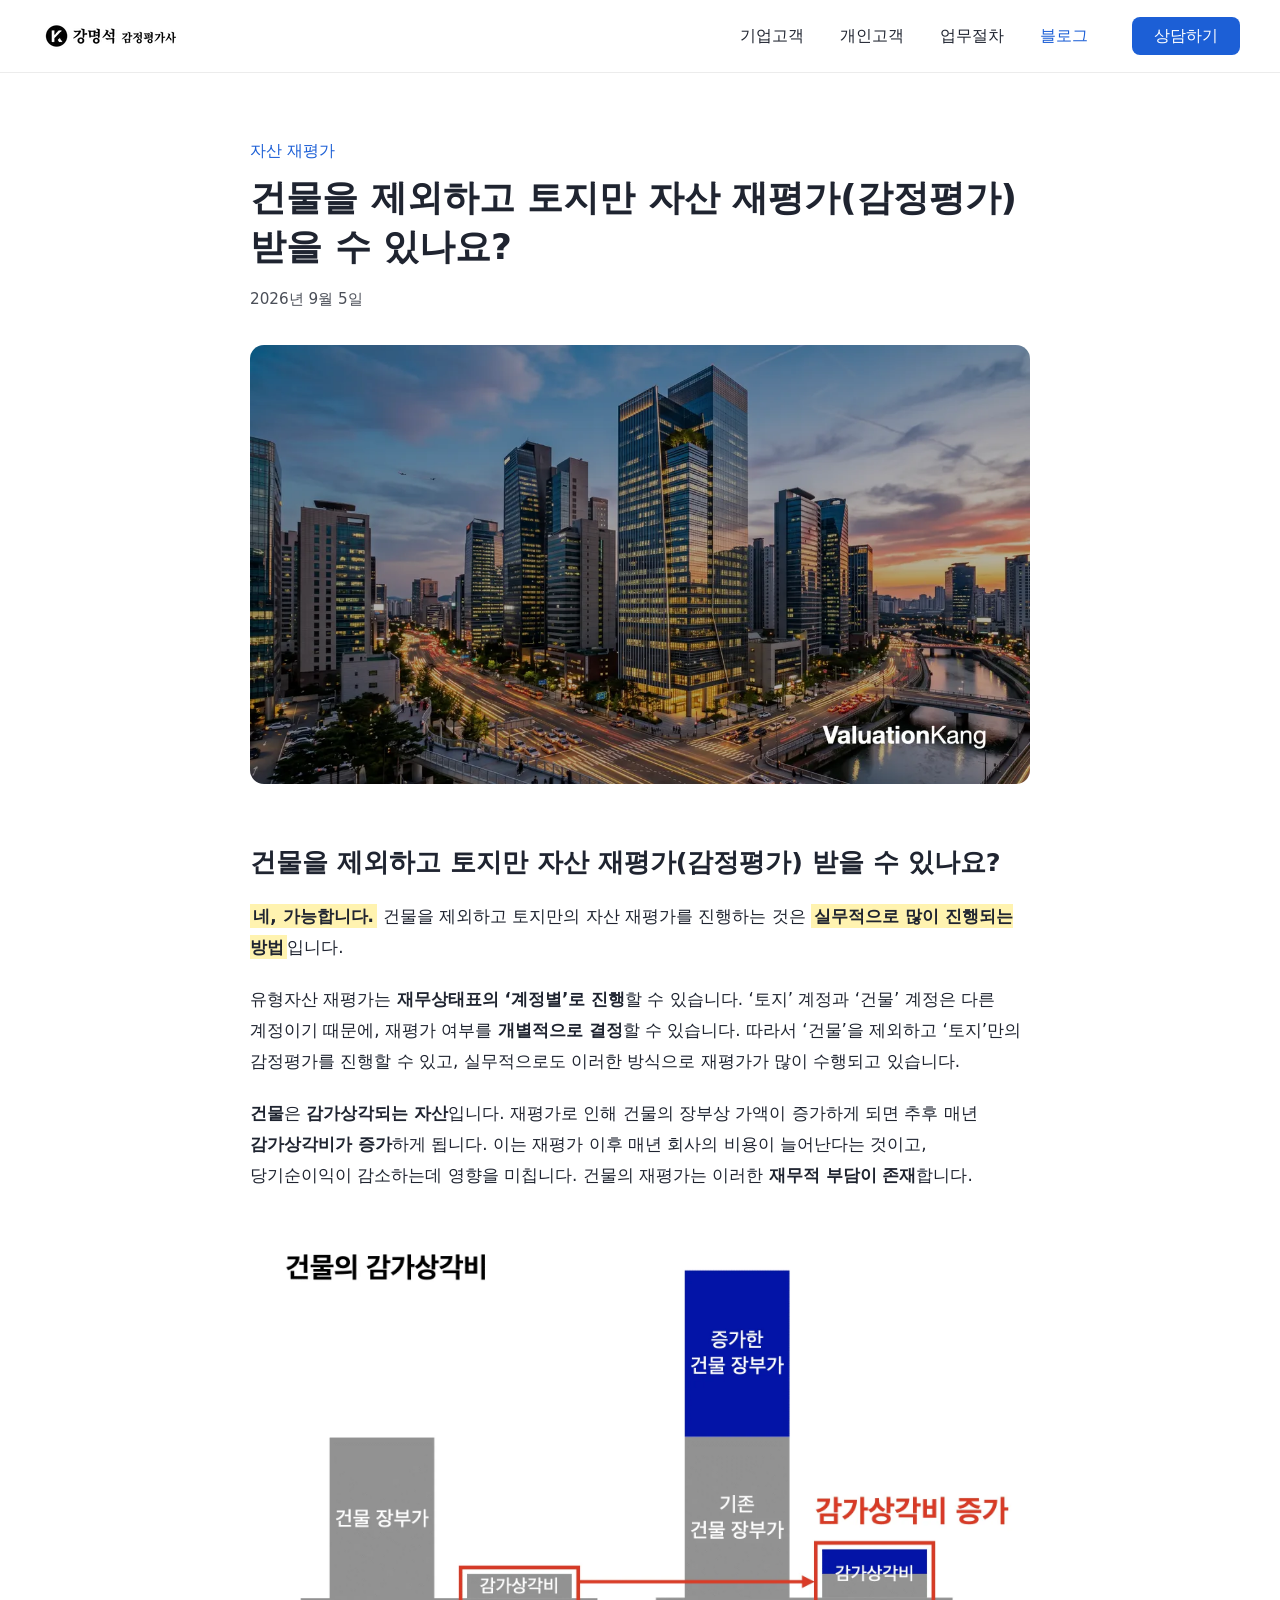
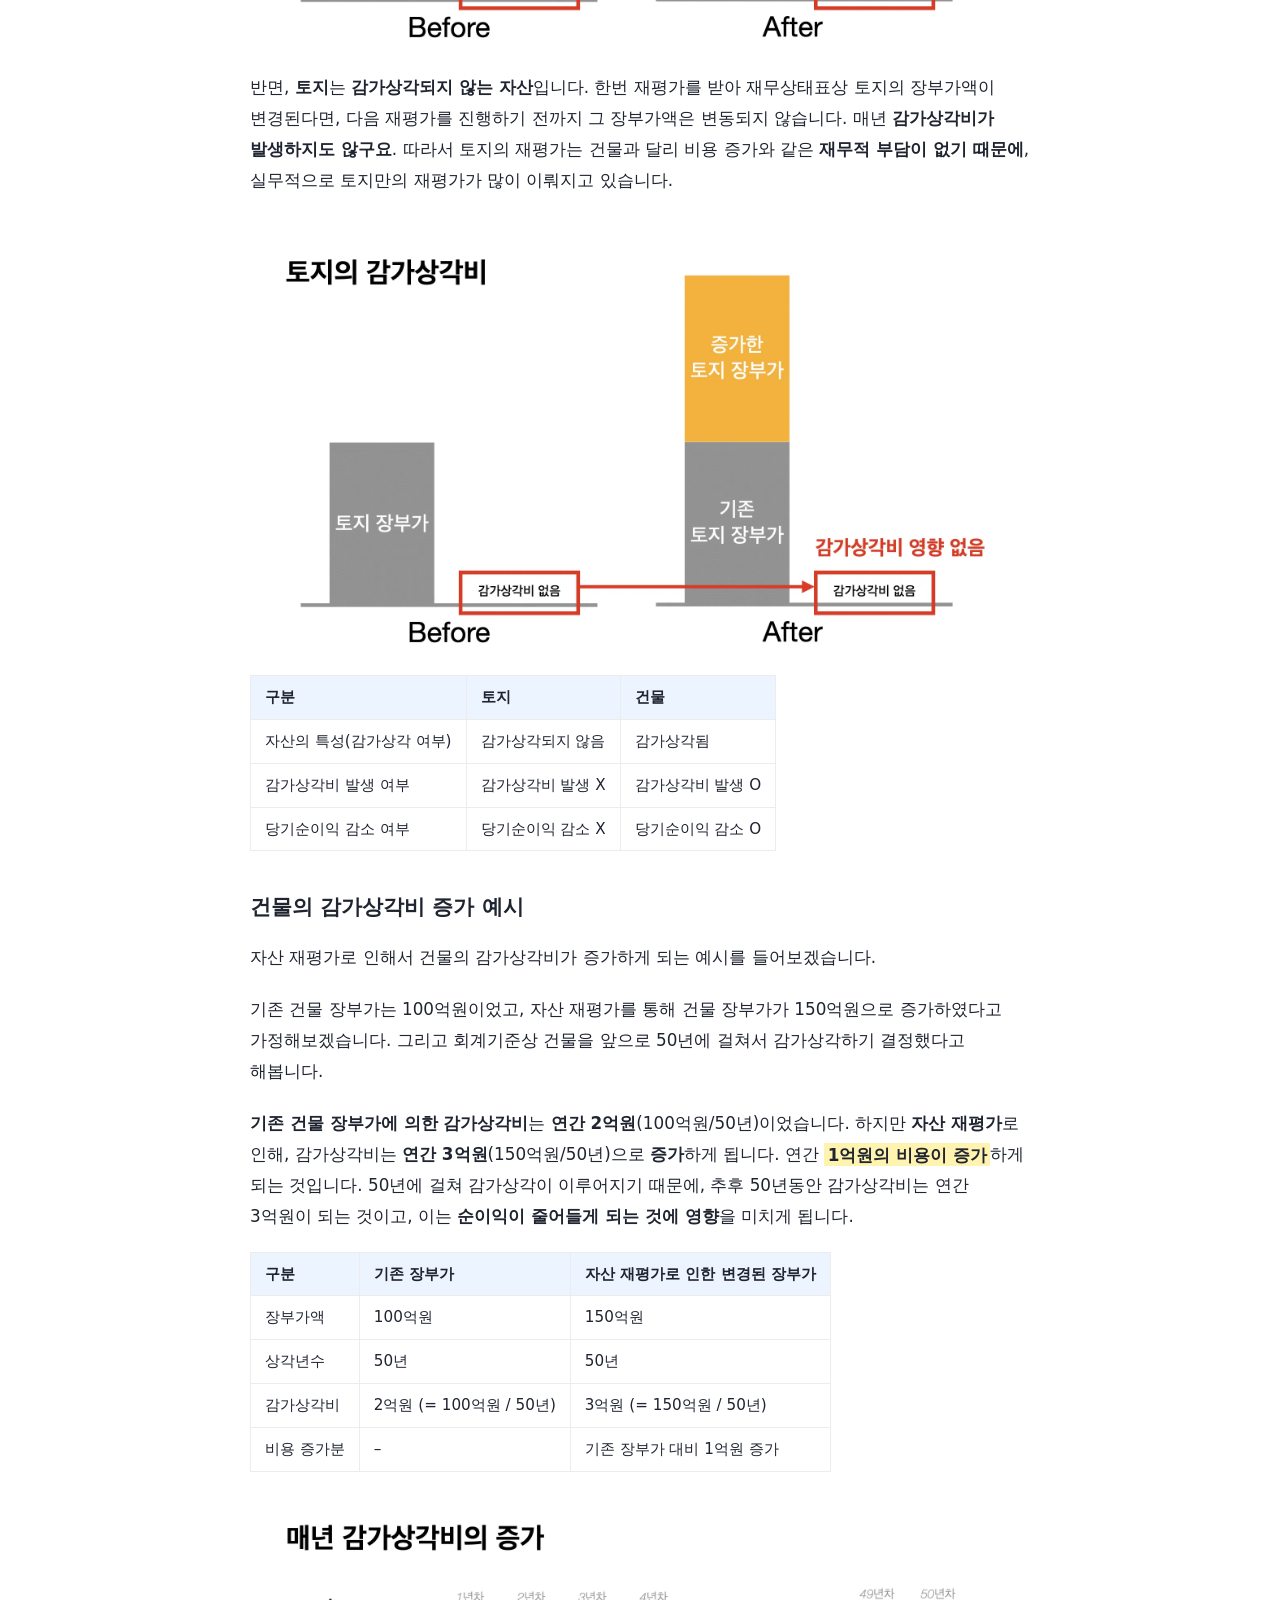
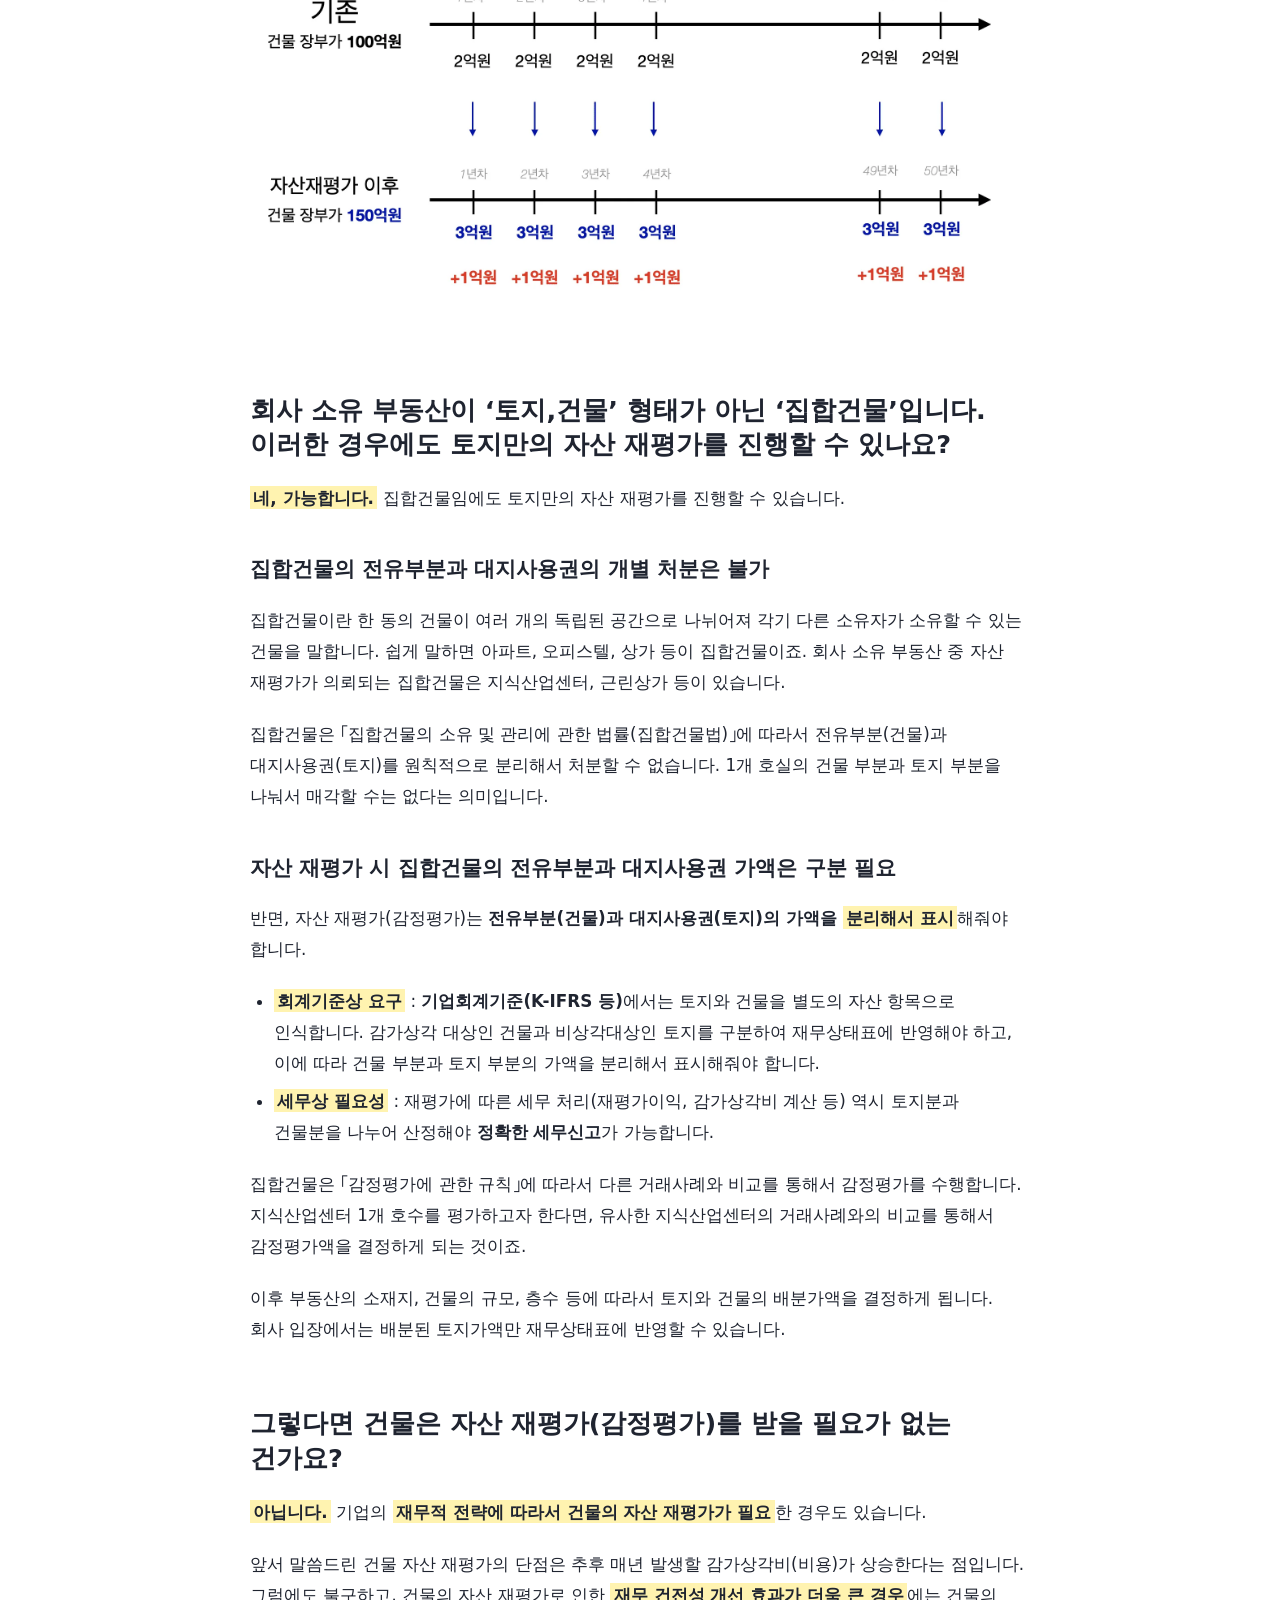
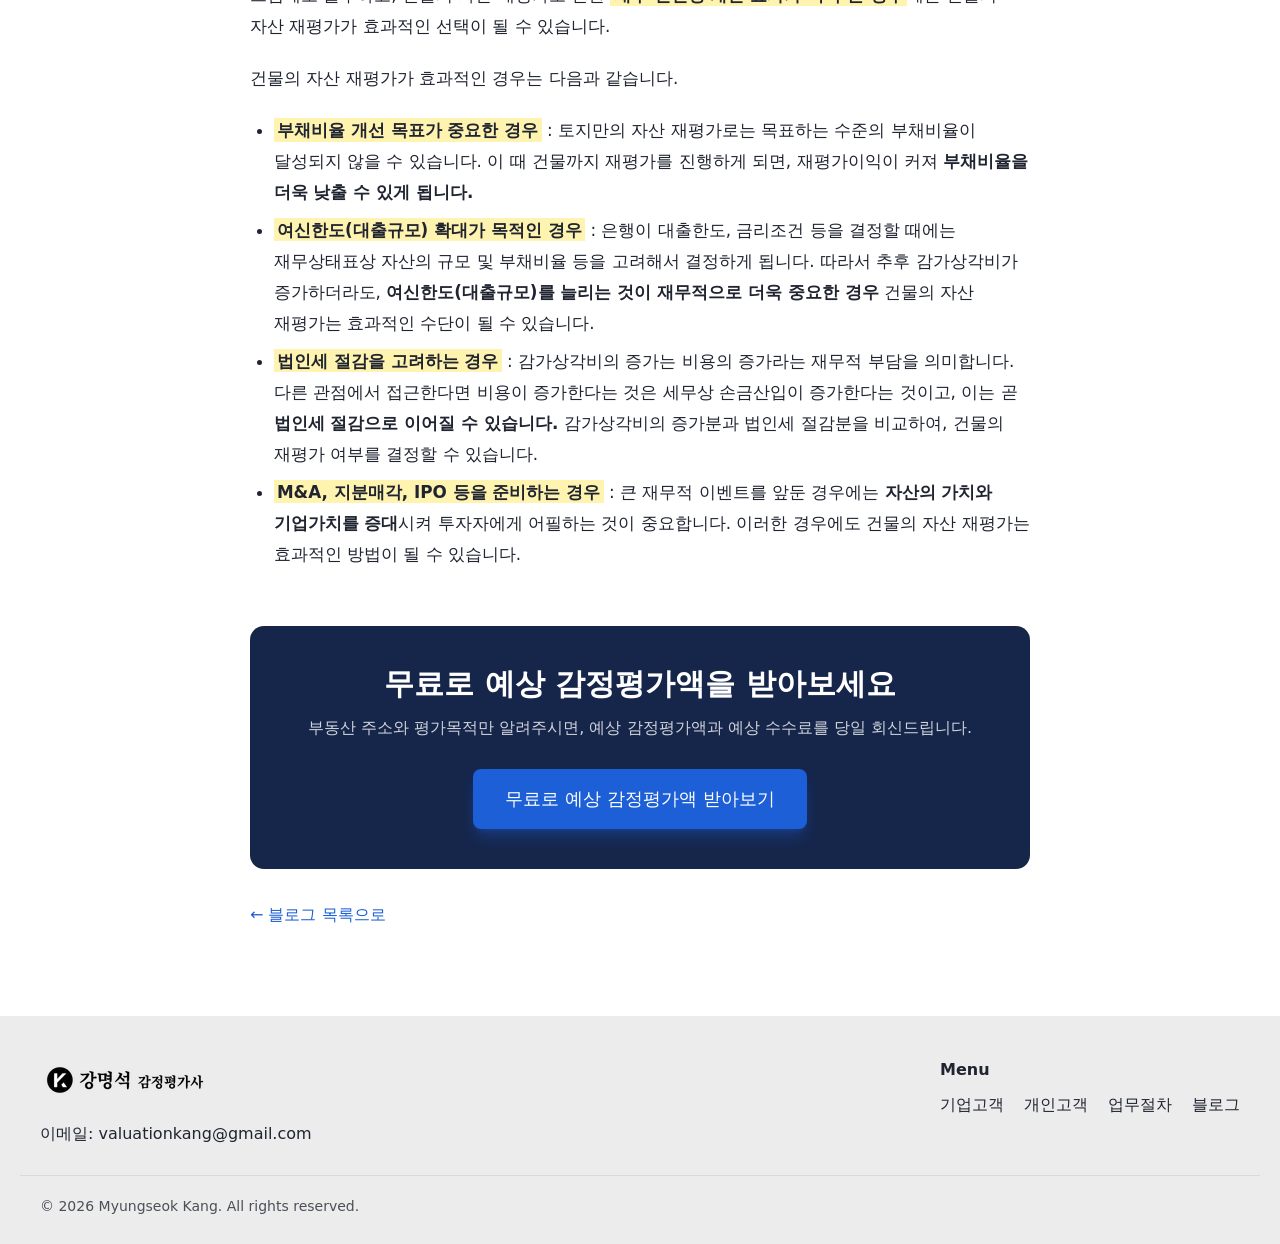
==== blog/asset-revaluation/land-only-valuation/index.html @ 737e871d "deploy: sanyon1/valuationkang@0b0ccccab2f29a16287d61aa084d281fbb4f6143" ====
<!DOCTYPE html><html lang="ko" data-astro-cid-hkbrpulz><head><meta charset="utf-8"><meta name="viewport" content="width=device-width, initial-scale=1"><title>건물을 제외하고 토지만 자산 재평가(감정평가) 받을 수 있나요? | 강명석 감정평가사</title><meta name="description" content="가능합니다. 실무적으로 많이 진행되는 방법입니다. 건물은 감가상각되는 자산인 반면, 토지는 비상각 대상 자산입니다. 따라서 건물을 제외하고 토지만 감정평가하게 되면 추후 감가상각비가 증가하는 부작용을 막을 수 있습니다."><link rel="canonical" href="https://valuationkang.com/blog/asset-revaluation/land-only-valuation/"><link rel="icon" type="image/png" href="/favicon.png"><link rel="sitemap" href="/sitemap-index.xml"><link rel="alternate" type="application/rss+xml" title="강명석 감정평가사 블로그" href="/rss.xml"><meta property="og:locale" content="ko_KR"><meta property="og:type" content="article"><meta property="og:site_name" content="강명석 감정평가사"><meta property="og:title" content="건물을 제외하고 토지만 자산 재평가(감정평가) 받을 수 있나요?"><meta property="og:description" content="가능합니다. 실무적으로 많이 진행되는 방법입니다. 건물은 감가상각되는 자산인 반면, 토지는 비상각 대상 자산입니다. 따라서 건물을 제외하고 토지만 감정평가하게 되면 추후 감가상각비가 증가하는 부작용을 막을 수 있습니다."><meta property="og:url" content="https://valuationkang.com/blog/asset-revaluation/land-only-valuation/"><meta property="og:image" content="https://valuationkang.com/_astro/thumbnail.DgVDA5BW_Zlu3PD.jpg"><meta name="twitter:card" content="summary_large_image"><script type="application/ld+json">{"@context":"https://schema.org","@type":"BlogPosting","headline":"건물을 제외하고 토지만 자산 재평가(감정평가) 받을 수 있나요?","description":"가능합니다. 실무적으로 많이 진행되는 방법입니다. 건물은 감가상각되는 자산인 반면, 토지는 비상각 대상 자산입니다. 따라서 건물을 제외하고 토지만 감정평가하게 되면 추후 감가상각비가 증가하는 부작용을 막을 수 있습니다.","datePublished":"2026-09-04T16:38:43.000Z","dateModified":"2026-09-21T05:14:38.000Z","author":{"@type":"Person","name":"강명석 감정평가사"},"image":"https://valuationkang.com/_astro/thumbnail.DgVDA5BW_Zlu3PD.jpg","mainEntityOfPage":"https://valuationkang.com/blog/asset-revaluation/land-only-valuation/"}</script><link rel="stylesheet" href="/_astro/Base.Bh7VbUNn.css"><style>.prose{font-size:1.05rem;line-height:1.85}.prose>*+*{margin-top:1.25em}.prose h2{margin-top:2.4em;font-size:1.6rem}.prose h3{margin-top:2em;font-size:1.3rem}.prose h4{margin-top:1.6em;font-size:1.1rem}.prose a{color:var(--color-primary);text-underline-offset:3px;text-decoration:underline}.prose strong{font-weight:700}.prose mark{background:var(--color-highlight);color:inherit;padding:.1em .2em}.prose ul,.prose ol{padding-left:1.4em}.prose ul{list-style:outside}.prose ol{list-style:decimal}.prose li+li,.prose li>ul,.prose li>ol{margin-top:.4em}.prose img{border-radius:10px;margin-inline:auto}.prose blockquote{border-left:4px solid var(--color-primary);color:var(--color-text-soft);margin-inline:0;padding:4px 20px}.prose hr{border:0;border-top:1px solid var(--color-border);margin-block:2.5em}.prose table{border-collapse:collapse;width:100%;font-size:.95rem;line-height:1.5;display:block;overflow-x:auto}.prose th,.prose td{border:1px solid var(--color-border);text-align:left;padding:10px 14px}.prose th{background:var(--color-tint);font-weight:600}.prose thead:not(:has(th:not(:empty))){display:none}.prose code{background:var(--color-tint);border-radius:4px;padding:.15em .4em;font-size:.9em}.prose pre{border-radius:10px;padding:16px 20px;font-size:.9rem;line-height:1.6;overflow-x:auto}.prose pre code{background:0 0;padding:0}.prose iframe{aspect-ratio:16/9;border:0;border-radius:10px;width:100%}.prose details{border:1px solid var(--color-border);border-radius:10px;padding:12px 18px}.prose summary{cursor:pointer;font-weight:600}.prose .callout{background:var(--color-tint);border-radius:10px;gap:12px;padding:18px 20px;display:flex}.prose .callout:before{content:attr(data-icon);flex:none}.prose .callout>div>*+*{margin-top:.6em}.prose .columns{grid-auto-columns:1fr;grid-auto-flow:column;gap:24px;display:grid}.prose .column>*+*{margin-top:1em}@media (width<=767px){.prose .columns{grid-auto-flow:row}}.prose .color-gray{color:#787774}.prose .color-brown{color:#9f6b53}.prose .color-orange{color:#d9730d}.prose .color-yellow{color:#cb912f}.prose .color-green{color:#448361}.prose .color-blue{color:#337ea9}.prose .color-purple{color:#9065b0}.prose .color-pink{color:#c14c8a}.prose .color-red{color:#d44c47}.post[data-astro-cid-bbyd2zmv]{max-width:820px;padding:64px var(--gutter) 88px;margin-inline:auto}.post__header[data-astro-cid-bbyd2zmv]{margin-bottom:32px}.post__category[data-astro-cid-bbyd2zmv]{color:var(--color-primary);font-weight:500}.post[data-astro-cid-bbyd2zmv] h1[data-astro-cid-bbyd2zmv]{margin:10px 0 14px;font-size:clamp(1.6rem,4vw,2.25rem)}.post[data-astro-cid-bbyd2zmv] time[data-astro-cid-bbyd2zmv]{color:var(--color-text-soft);font-size:.95rem}.post[data-astro-cid-bbyd2zmv] .post__thumbnail{border-radius:var(--radius);width:100%;margin-bottom:40px}.prose[data-astro-cid-bbyd2zmv]{margin-bottom:56px}.post__back[data-astro-cid-bbyd2zmv]{color:var(--color-primary);margin-top:32px;font-weight:500;display:inline-block}
</style></head><body data-astro-cid-hkbrpulz><a href="#content" class="skip-link" data-astro-cid-hkbrpulz>콘텐츠로 건너뛰기</a><style>astro-island,astro-slot,astro-static-slot{display:contents}</style><script>(()=>{var l=(n,t)=>{let i=async()=>{await(await n())()},e=typeof t.value=="object"?t.value:void 0,s={timeout:e==null?void 0:e.timeout};"requestIdleCallback"in window?window.requestIdleCallback(i,s):setTimeout(i,s.timeout||200)};(self.Astro||(self.Astro={})).idle=l;window.dispatchEvent(new Event("astro:idle"));})();</script><script>(()=>{var g=Object.defineProperty;var w=(a,s,c)=>s in a?g(a,s,{enumerable:!0,configurable:!0,writable:!0,value:c}):a[s]=c;var l=(a,s,c)=>w(a,typeof s!="symbol"?s+"":s,c);var E=new Set(["__proto__","constructor","prototype"]);{let a={0:t=>y(t),1:t=>c(t),2:t=>new RegExp(t),3:t=>new Date(t),4:t=>new Map(c(t)),5:t=>new Set(c(t)),6:t=>BigInt(t),7:t=>new URL(t),8:t=>new Uint8Array(t),9:t=>new Uint16Array(t),10:t=>new Uint32Array(t),11:t=>Number.POSITIVE_INFINITY*t},s=t=>{let[p,e]=t;return p in a?a[p](e):void 0},c=t=>t.map(s),y=t=>typeof t!="object"||t===null?t:Object.fromEntries(Object.entries(t).map(([p,e])=>[p,s(e)]));class f extends HTMLElement{constructor(){super(...arguments);l(this,"Component");l(this,"hydrator");l(this,"hydrate",async()=>{var b;if(!this.hydrator||!this.isConnected)return;let e=(b=this.parentElement)==null?void 0:b.closest("astro-island[ssr]");if(e){e.addEventListener("astro:hydrate",this.hydrate,{once:!0});return}let r=this.querySelectorAll("astro-slot"),n={},d=this.querySelectorAll("template[data-astro-template]");for(let o of d){let i=o.closest(this.tagName);i!=null&&i.isSameNode(this)&&(n[o.getAttribute("data-astro-template")||"default"]=o.innerHTML,o.remove())}for(let o of r){let i=o.closest(this.tagName);i!=null&&i.isSameNode(this)&&(n[o.getAttribute("name")||"default"]=o.innerHTML)}let u;try{u=this.hasAttribute("props")?y(JSON.parse(this.getAttribute("props"))):{}}catch(o){let i=this.getAttribute("component-url")||"<unknown>",v=this.getAttribute("component-export");throw v&&(i+=` (export ${v})`),console.error(`[hydrate] Error parsing props for component ${i}`,this.getAttribute("props"),o),o}let h;await this.hydrator(this)(this.Component,u,n,{client:this.getAttribute("client")}),this.removeAttribute("ssr"),this.dispatchEvent(new CustomEvent("astro:hydrate"))});l(this,"unmount",()=>{this.isConnected||this.dispatchEvent(new CustomEvent("astro:unmount"))})}disconnectedCallback(){document.removeEventListener("astro:after-swap",this.unmount),document.addEventListener("astro:after-swap",this.unmount,{once:!0})}connectedCallback(){if(!this.hasAttribute("await-children")||document.readyState==="interactive"||document.readyState==="complete")this.childrenConnectedCallback();else{let e=()=>{document.removeEventListener("DOMContentLoaded",e),r.disconnect(),this.childrenConnectedCallback()},r=new MutationObserver(()=>{var n;((n=this.lastChild)==null?void 0:n.nodeType)===Node.COMMENT_NODE&&this.lastChild.nodeValue==="astro:end"&&(this.lastChild.remove(),e())});r.observe(this,{childList:!0}),document.addEventListener("DOMContentLoaded",e)}}async childrenConnectedCallback(){let e=this.getAttribute("before-hydration-url");e&&await import(e),this.start()}getRetryImportUrl(e){let r=new URL(e,document.baseURI);return r.searchParams.set("astro-retry",Date.now().toString()),r.toString()}async importWithRetry(e){try{return await import(e)}catch(r){return await new Promise(n=>setTimeout(n,1e3)),import(this.getRetryImportUrl(e))}}handleHydrationError(e){let r=this.getAttribute("component-url"),n=new CustomEvent("astro:hydration-error",{cancelable:!0,bubbles:!0,composed:!0,detail:{error:e,componentUrl:r}});this.dispatchEvent(n)&&console.error(`[astro-island] Error hydrating ${r}`,e)}async start(){let e=JSON.parse(this.getAttribute("opts")),r=this.getAttribute("client");if(Astro[r]===void 0){window.addEventListener(`astro:${r}`,()=>this.start(),{once:!0});return}try{await Astro[r](async()=>{let n=this.getAttribute("renderer-url");try{let[d,{default:u}]=await Promise.all([this.importWithRetry(this.getAttribute("component-url")),n?this.importWithRetry(n):Promise.resolve({default:()=>()=>{}})]),h=this.getAttribute("component-export")||"default";if(h.includes(".")){this.Component=d;for(let m of h.split(".")){if(E.has(m)||!this.Component||typeof this.Component!="object"&&typeof this.Component!="function"||!Object.hasOwn(this.Component,m))throw new Error(`Invalid component export path: ${h}`);this.Component=this.Component[m]}}else{if(E.has(h))throw new Error(`Invalid component export path: ${h}`);this.Component=d[h]}return this.hydrator=u,this.hydrate}catch(d){return this.handleHydrationError(d),()=>{}}},e,this)}catch(n){this.handleHydrationError(n)}}attributeChangedCallback(){this.hydrate()}}l(f,"observedAttributes",["props"]),customElements.get("astro-island")||customElements.define("astro-island",f)}})();</script><astro-island uid="Z1C4Roz" prefix="r4" component-url="/_astro/Header.CwP7OWio.js" component-export="default" renderer-url="/_astro/client.ClmjSpID.js" props="{&quot;path&quot;:[0,&quot;/blog/asset-revaluation/land-only-valuation/&quot;],&quot;logo&quot;:[0,{&quot;src&quot;:[0,&quot;/_astro/logo.-_JnN4Sy_Z3Awj4.webp&quot;],&quot;width&quot;:[0,140],&quot;height&quot;:[0,40]}],&quot;data-astro-cid-hkbrpulz&quot;:[0,true]}" ssr client="idle" opts="{&quot;name&quot;:&quot;Header&quot;,&quot;value&quot;:true}" await-children><header class="sticky top-0 z-50 border-b border-border bg-header-bg"><div class="container flex min-h-(--header-height) items-center justify-between"><a href="/" aria-label="강명석 감정평가사 홈"><img src="/_astro/logo.-_JnN4Sy_Z3Awj4.webp" alt="강명석 감정평가사" width="140" height="40" loading="eager" decoding="async" class="h-10 w-auto"/></a><button type="button" class="flex size-11 cursor-pointer flex-col justify-between rounded-lg bg-tint px-2.5 py-3 md:hidden" aria-expanded="false" aria-controls="site-nav" aria-label="메뉴 열기"><span class="block h-0.5 rounded-xs bg-navy"></span><span class="block h-0.5 rounded-xs bg-navy"></span><span class="block h-0.5 rounded-xs bg-navy"></span></button><nav id="site-nav" aria-label="주 메뉴" class="absolute inset-x-0 top-full flex-col items-stretch gap-3 border-b border-border bg-white px-(--gutter) pt-3 pb-5 md:static md:flex md:flex-row md:items-center md:gap-7 md:border-b-0 md:bg-transparent md:p-0 hidden"><ul class="flex flex-col gap-1 md:flex-row"><li><a href="/enterprises/" class="block rounded-lg px-2 py-3 font-medium hover:text-primary md:px-4 md:py-2">기업고객</a></li><li><a href="/individuals/" class="block rounded-lg px-2 py-3 font-medium hover:text-primary md:px-4 md:py-2">개인고객</a></li><li><a href="/process/" class="block rounded-lg px-2 py-3 font-medium hover:text-primary md:px-4 md:py-2">업무절차</a></li><li><a href="/blog/" aria-current="page" class="block rounded-lg px-2 py-3 font-medium hover:text-primary md:px-4 md:py-2 text-primary">블로그</a></li></ul><a href="/contact/" data-slot="button" data-variant="default" data-size="sm" class="inline-flex items-center justify-center rounded-lg leading-tight font-medium transition-colors disabled:pointer-events-none disabled:opacity-50 bg-primary text-primary-foreground hover:bg-primary-dark px-5.5 py-2.25">상담하기</a></nav></div></header><!--astro:end--></astro-island><main id="content" data-astro-cid-hkbrpulz><article class="post" data-astro-cid-bbyd2zmv><header class="post__header" data-astro-cid-bbyd2zmv><a href="/blog/asset-revaluation/" class="post__category" data-astro-cid-bbyd2zmv>자산 재평가</a><h1 data-astro-cid-bbyd2zmv>건물을 제외하고 토지만 자산 재평가(감정평가) 받을 수 있나요?</h1><time datetime="2026-09-04T16:38:43.000Z" data-astro-cid-bbyd2zmv>2026년 9월 5일</time></header><img src="/_astro/thumbnail.DgVDA5BW_Zs7hny.webp" alt loading="eager" data-astro-cid-bbyd2zmv="true" decoding="async" width="1200" height="675" class="post__thumbnail"><div class="prose" data-astro-cid-bbyd2zmv><h2 id="건물을-제외하고-토지만-자산-재평가감정평가-받을-수-있나요">건물을 제외하고 토지만 자산 재평가(감정평가) 받을 수 있나요?</h2>
<p><mark><strong>네, 가능합니다.</strong></mark> 건물을 제외하고 토지만의 자산 재평가를 진행하는 것은 <strong><mark>실무적으로 많이 진행되는 방법</mark></strong>입니다.</p>
<p>유형자산 재평가는 <strong>재무상태표의 ‘계정별’로 진행</strong>할 수 있습니다. ‘토지’ 계정과 ‘건물’ 계정은 다른 계정이기 때문에, 재평가 여부를 <strong>개별적으로 결정</strong>할 수 있습니다. 따라서 ‘건물’을 제외하고 ‘토지’만의 감정평가를 진행할 수 있고, 실무적으로도 이러한 방식으로 재평가가 많이 수행되고 있습니다.</p>
<p><strong>건물</strong>은 <strong>감가상각되는 자산</strong>입니다. 재평가로 인해 건물의 장부상 가액이 증가하게 되면 추후 매년 <strong>감가상각비가 증가</strong>하게 됩니다. 이는 재평가 이후 매년 회사의 비용이 늘어난다는 것이고, 당기순이익이 감소하는데 영향을 미칩니다. 건물의 재평가는 이러한 <strong>재무적 부담이 존재</strong>합니다.</p>
<p><img alt="건물 장부가 증가 시 감가상각비 증가 도식화" loading="lazy" decoding="async" width="1920" height="1080" src="/_astro/image-01.BZUMs1lr_Z1eI3HL.webp"></p>
<p>반면, <strong>토지</strong>는 <strong>감가상각되지 않는 자산</strong>입니다. 한번 재평가를 받아 재무상태표상 토지의 장부가액이 변경된다면, 다음 재평가를 진행하기 전까지 그 장부가액은 변동되지 않습니다. 매년 <strong>감가상각비가 발생하지도 않구요</strong>. 따라서 토지의 재평가는 건물과 달리 비용 증가와 같은 <strong>재무적 부담이 없기 때문에</strong>, 실무적으로 토지만의 재평가가 많이 이뤄지고 있습니다.</p>
<p><img alt="토지 장부가 증가 시 감가상각비 영향 없음 도식화" loading="lazy" decoding="async" width="1920" height="1080" src="/_astro/image-02.DQmW1Yiu_Z1qxhsB.webp"></p>

























<table><thead><tr><th>구분</th><th>토지</th><th>건물</th></tr></thead><tbody><tr><td>자산의 특성(감가상각 여부)</td><td>감가상각되지 않음</td><td>감가상각됨</td></tr><tr><td>감가상각비 발생 여부</td><td>감가상각비 발생 X</td><td>감가상각비 발생 O</td></tr><tr><td>당기순이익 감소 여부</td><td>당기순이익 감소 X</td><td>당기순이익 감소 O</td></tr></tbody></table>
<h3 id="건물의-감가상각비-증가-예시">건물의 감가상각비 증가 예시</h3>
<p>자산 재평가로 인해서 건물의 감가상각비가 증가하게 되는 예시를 들어보겠습니다.</p>
<p>기존 건물 장부가는 100억원이었고, 자산 재평가를 통해 건물 장부가가 150억원으로 증가하였다고 가정해보겠습니다. 그리고 회계기준상 건물을 앞으로 50년에 걸쳐서 감가상각하기 결정했다고 해봅니다.</p>
<p><strong>기존 건물 장부가에 의한 감가상각비</strong>는 <strong>연간 2억원</strong>(100억원/50년)이었습니다. 하지만 <strong>자산 재평가</strong>로 인해, 감가상각비는 <strong>연간 3억원</strong>(150억원/50년)으로 <strong>증가</strong>하게 됩니다. 연간 <strong><mark>1억원의 비용이 증가</mark></strong>하게 되는 것입니다. 50년에 걸쳐 감가상각이 이루어지기 때문에, 추후 50년동안 감가상각비는 연간 3억원이 되는 것이고, 이는 <strong>순이익이 줄어들게 되는 것에 영향</strong>을 미치게 됩니다.</p>






























<table><thead><tr><th>구분</th><th>기존 장부가</th><th>자산 재평가로 인한 변경된 장부가</th></tr></thead><tbody><tr><td>장부가액</td><td>100억원</td><td>150억원</td></tr><tr><td>상각년수</td><td>50년</td><td>50년</td></tr><tr><td>감가상각비</td><td>2억원 (= 100억원 / 50년)</td><td>3억원 (= 150억원 / 50년)</td></tr><tr><td>비용 증가분</td><td>–</td><td>기존 장부가 대비 1억원 증가</td></tr></tbody></table>
<p><img alt="건물 장부가 증가 시 연도별 감가상각비 증가 영향 도식화" loading="lazy" decoding="async" width="1920" height="1080" src="/_astro/image-03.wWSX8lPU_RQsf0.webp"></p>
<h2 id="회사-소유-부동산이-토지건물-형태가-아닌-집합건물입니다-이러한-경우에도-토지만의-자산-재평가를-진행할-수-있나요">회사 소유 부동산이 ‘토지,건물’ 형태가 아닌 ‘집합건물’입니다. 이러한 경우에도 토지만의 자산 재평가를 진행할 수 있나요?</h2>
<p><strong><mark>네, 가능합니다.</mark></strong> 집합건물임에도 토지만의 자산 재평가를 진행할 수 있습니다.</p>
<h3 id="집합건물의-전유부분과-대지사용권의-개별-처분은-불가">집합건물의 전유부분과 대지사용권의 개별 처분은 불가</h3>
<p>집합건물이란 한 동의 건물이 여러 개의 독립된 공간으로 나뉘어져 각기 다른 소유자가 소유할 수 있는 건물을 말합니다. 쉽게 말하면 아파트, 오피스텔, 상가 등이 집합건물이죠. 회사 소유 부동산 중 자산 재평가가 의뢰되는 집합건물은 지식산업센터, 근린상가 등이 있습니다.</p>
<p>집합건물은 ｢집합건물의 소유 및 관리에 관한 법률(집합건물법)｣에 따라서 전유부분(건물)과 대지사용권(토지)를 원칙적으로 분리해서 처분할 수 없습니다. 1개 호실의 건물 부분과 토지 부분을 나눠서 매각할 수는 없다는 의미입니다.</p>
<h3 id="자산-재평가-시-집합건물의-전유부분과-대지사용권-가액은-구분-필요">자산 재평가 시 집합건물의 전유부분과 대지사용권 가액은 구분 필요</h3>
<p>반면, 자산 재평가(감정평가)는 <strong>전유부분(건물)과 대지사용권(토지)의 가액을 <mark>분리해서 표시</mark></strong>해줘야 합니다.</p>
<ul>
<li><strong><mark>회계기준상 요구</mark></strong> : <strong>기업회계기준(K-IFRS 등)</strong>에서는 토지와 건물을 별도의 자산 항목으로 인식합니다. 감가상각 대상인 건물과 비상각대상인 토지를 구분하여 재무상태표에 반영해야 하고, 이에 따라 건물 부분과 토지 부분의 가액을 분리해서 표시해줘야 합니다.</li>
<li><strong><mark>세무상 필요성</mark></strong> : 재평가에 따른 세무 처리(재평가이익, 감가상각비 계산 등) 역시 토지분과 건물분을 나누어 산정해야 <strong>정확한 세무신고</strong>가 가능합니다.</li>
</ul>
<p>집합건물은 ｢감정평가에 관한 규칙｣에 따라서 다른 거래사례와 비교를 통해서 감정평가를 수행합니다. 지식산업센터 1개 호수를 평가하고자 한다면, 유사한 지식산업센터의 거래사례와의 비교를 통해서 감정평가액을 결정하게 되는 것이죠.</p>
<p>이후 부동산의 소재지, 건물의 규모, 층수 등에 따라서 토지와 건물의 배분가액을 결정하게 됩니다. 회사 입장에서는 배분된 토지가액만 재무상태표에 반영할 수 있습니다.</p>
<h2 id="그렇다면-건물은-자산-재평가감정평가를-받을-필요가-없는-건가요">그렇다면 건물은 자산 재평가(감정평가)를 받을 필요가 없는 건가요?</h2>
<p><strong><mark>아닙니다.</mark></strong> 기업의 <strong><mark>재무적 전략에 따라서 건물의 자산 재평가가 필요</mark></strong>한 경우도 있습니다.</p>
<p>앞서 말씀드린 건물 자산 재평가의 단점은 추후 매년 발생할 감가상각비(비용)가 상승한다는 점입니다. 그럼에도 불구하고, 건물의 자산 재평가로 인한 <strong><mark>재무 건전성 개선 효과가 더욱 큰 경우</mark></strong>에는 건물의 자산 재평가가 효과적인 선택이 될 수 있습니다.</p>
<p>건물의 자산 재평가가 효과적인 경우는 다음과 같습니다.</p>
<ul>
<li><strong><mark>부채비율 개선 목표가 중요한 경우</mark></strong> : 토지만의 자산 재평가로는 목표하는 수준의 부채비율이 달성되지 않을 수 있습니다. 이 때 건물까지 재평가를 진행하게 되면, 재평가이익이 커져 <strong>부채비율을 더욱 낮출 수 있게 됩니다.</strong></li>
<li><strong><mark>여신한도(대출규모) 확대가 목적인 경우</mark></strong> : 은행이 대출한도, 금리조건 등을 결정할 때에는 재무상태표상 자산의 규모 및 부채비율 등을 고려해서 결정하게 됩니다. 따라서 추후 감가상각비가 증가하더라도, <strong>여신한도(대출규모)를 늘리는 것이 재무적으로 더욱 중요한 경우</strong> 건물의 자산 재평가는 효과적인 수단이 될 수 있습니다.</li>
<li><strong><mark>법인세 절감을 고려하는 경우</mark></strong> : 감가상각비의 증가는 비용의 증가라는 재무적 부담을 의미합니다. 다른 관점에서 접근한다면 비용이 증가한다는 것은 세무상 손금산입이 증가한다는 것이고, 이는 곧 <strong>법인세 절감으로 이어질 수 있습니다.</strong> 감가상각비의 증가분과 법인세 절감분을 비교하여, 건물의 재평가 여부를 결정할 수 있습니다.</li>
<li><strong><mark>M&#x26;A, 지분매각, IPO 등을 준비하는 경우</mark></strong> : 큰 재무적 이벤트를 앞둔 경우에는 <strong>자산의 가치와 기업가치를 증대</strong>시켜 투자자에게 어필하는 것이 중요합니다. 이러한 경우에도 건물의 자산 재평가는 효과적인 방법이 될 수 있습니다.</li>
</ul></div><section class="bg-navy text-center rounded-card px-6 py-10"><div class=""><h2 class="text-2xl text-white lg:text-3xl">무료로 예상 감정평가액을 받아보세요</h2><p class="mt-3 mb-7 text-on-dark-soft">부동산 주소와 평가목적만 알려주시면, 예상 감정평가액과 예상 수수료를 당일 회신드립니다.</p><a href="/contact/" data-slot="button" data-variant="default" data-size="lg" class="inline-flex items-center justify-center rounded-lg font-medium transition-colors disabled:pointer-events-none disabled:opacity-50 bg-primary text-primary-foreground hover:bg-primary-dark px-8 py-4 text-lg shadow-lg shadow-primary/35">무료로 예상 감정평가액 받아보기</a></div></section><a href="/blog/" class="post__back" data-astro-cid-bbyd2zmv>← 블로그 목록으로</a></article></main><footer class="bg-border pt-10 pb-7"><div class="container flex flex-wrap justify-between gap-8"><div><img src="/_astro/logo.-_JnN4Sy_1b53Bf.webp" alt="강명석 감정평가사" width="168" height="48" loading="lazy" decoding="async" class="h-12 w-auto"/><p class="mt-4">이메일:<!-- --> <a href="mailto:valuationkang@gmail.com" class="hover:text-primary">valuationkang@gmail.com</a></p></div><nav aria-label="하단 메뉴"><p class="mb-2 font-semibold">Menu</p><ul class="flex flex-wrap gap-5"><li><a href="/enterprises/" class="hover:text-primary">기업고객</a></li><li><a href="/individuals/" class="hover:text-primary">개인고객</a></li><li><a href="/process/" class="hover:text-primary">업무절차</a></li><li><a href="/blog/" class="hover:text-primary">블로그</a></li></ul></nav></div><div class="container mt-7 border-t border-border-strong pt-5 text-sm text-text-soft">© <!-- -->2026<!-- --> <!-- -->Myungseok Kang<!-- -->. All rights reserved.</div></footer></body></html>
---- _astro/Base.Bh7VbUNn.css ----
/*! tailwindcss v4.3.3 | MIT License | https://tailwindcss.com */
@layer properties{@supports (((-webkit-hyphens:none)) and (not (margin-trim:inline))) or ((-moz-orient:inline) and (not (color:rgb(from red r g b)))){:root,:host{--shimmer-angle:20deg}*,:before,:after,::backdrop{--tw-rotate-x:initial;--tw-rotate-y:initial;--tw-rotate-z:initial;--tw-skew-x:initial;--tw-skew-y:initial;--tw-border-style:solid;--tw-leading:initial;--tw-font-weight:initial;--tw-shadow:0 0 #0000;--tw-shadow-color:initial;--tw-shadow-alpha:100%;--tw-inset-shadow:0 0 #0000;--tw-inset-shadow-color:initial;--tw-inset-shadow-alpha:100%;--tw-ring-color:initial;--tw-ring-shadow:0 0 #0000;--tw-inset-ring-color:initial;--tw-inset-ring-shadow:0 0 #0000;--tw-ring-inset:initial;--tw-ring-offset-width:0px;--tw-ring-offset-color:#fff;--tw-ring-offset-shadow:0 0 #0000;--tw-blur:initial;--tw-brightness:initial;--tw-contrast:initial;--tw-grayscale:initial;--tw-hue-rotate:initial;--tw-invert:initial;--tw-opacity:initial;--tw-saturate:initial;--tw-sepia:initial;--tw-drop-shadow:initial;--tw-drop-shadow-color:initial;--tw-drop-shadow-alpha:100%;--tw-drop-shadow-size:initial;--tw-animation-delay:0s;--tw-animation-direction:normal;--tw-animation-duration:initial;--tw-animation-fill-mode:none;--tw-animation-iteration-count:1;--tw-enter-blur:0;--tw-enter-opacity:1;--tw-enter-rotate:0;--tw-enter-scale:1;--tw-enter-translate-x:0;--tw-enter-translate-y:0;--tw-exit-blur:0;--tw-exit-opacity:1;--tw-exit-rotate:0;--tw-exit-scale:1;--tw-exit-translate-x:0;--tw-exit-translate-y:0;--scroll-fade-t:0px;--scroll-fade-b:0px;--scroll-fade-s:0px;--scroll-fade-e:0px;--scroll-fade-mask:initial;--shimmer-image:initial;--shimmer-text-fill:initial}}}@layer theme{:root,:host{--font-sans:system-ui, -apple-system, "Segoe UI", "Malgun Gothic", "Apple SD Gothic Neo", "Noto Sans CJK KR", Roboto, sans-serif;--font-mono:ui-monospace, SFMono-Regular, Menlo, Monaco, Consolas, "Liberation Mono", "Courier New", monospace;--color-white:#fff;--spacing:.25rem;--container-xl:36rem;--container-4xl:56rem;--text-sm:.875rem;--text-sm--line-height:calc(1.25 / .875);--text-lg:1.125rem;--text-lg--line-height:calc(1.75 / 1.125);--text-xl:1.25rem;--text-xl--line-height:calc(1.75 / 1.25);--text-2xl:1.5rem;--text-2xl--line-height:calc(2 / 1.5);--text-3xl:1.875rem;--text-3xl--line-height:calc(2.25 / 1.875);--text-4xl:2.25rem;--text-4xl--line-height:calc(2.5 / 2.25);--text-5xl:3rem;--text-5xl--line-height:1;--font-weight-medium:500;--font-weight-semibold:600;--leading-tight:1.25;--radius-xs:.125rem;--radius-md:.375rem;--radius-lg:.5rem;--aspect-video:16 / 9;--default-transition-duration:.15s;--default-transition-timing-function:cubic-bezier(.4, 0, .2, 1);--default-font-family:var(--font-sans);--default-mono-font-family:var(--font-mono);--radius:var(--radius-card);--color-primary:#1c5fd6;--color-primary-dark:#174fb3;--color-navy:#16264b;--color-tint:#ebf4ff;--color-border:#ececec;--color-text:#1f2430;--color-bg:#fff;--color-highlight:#fff3b0;--color-text-soft:#4b4f58;--color-border-strong:#d9d9d9;--color-header-bg:#fffffff7;--color-hero-overlay:#16264bb3;--color-on-dark-soft:#fffc;--color-on-dark-chip:#ffffff2e;--color-kakao:#fee500;--color-kakao-hover:#f5dc00;--color-kakao-text:#191919;--color-destructive:oklch(57.7% .245 27.325);--container:1200px;--gutter:20px;--radius-card:14px;--header-height:72px}}@layer base{*,:after,:before,::backdrop{box-sizing:border-box;border:0 solid;margin:0;padding:0}::file-selector-button{box-sizing:border-box;border:0 solid;margin:0;padding:0}html,:host{-webkit-text-size-adjust:100%;tab-size:4;line-height:1.5;font-family:var(--default-font-family,-apple-system, BlinkMacSystemFont, "Segoe UI", Roboto, "Helvetica Neue", "Noto Sans", Arial, sans-serif, "Apple Color Emoji", "Segoe UI Emoji", "Segoe UI Symbol", "Noto Color Emoji");font-feature-settings:var(--default-font-feature-settings,normal);font-variation-settings:var(--default-font-variation-settings,normal);-webkit-tap-highlight-color:transparent}hr{height:0;color:inherit;border-top-width:1px}abbr:where([title]){text-decoration:underline dotted}h1,h2,h3,h4,h5,h6{font-size:inherit;font-weight:inherit}a{color:inherit;-webkit-text-decoration:inherit;-webkit-text-decoration:inherit;-webkit-text-decoration:inherit;text-decoration:inherit}b,strong{font-weight:bolder}code,kbd,samp,pre{font-family:var(--default-mono-font-family,ui-monospace, SFMono-Regular, Menlo, Monaco, Consolas, "Liberation Mono", "Courier New", monospace);font-feature-settings:var(--default-mono-font-feature-settings,normal);font-variation-settings:var(--default-mono-font-variation-settings,normal);font-size:1em}small{font-size:80%}sub,sup{vertical-align:baseline;font-size:75%;line-height:0;position:relative}sub{bottom:-.25em}sup{top:-.5em}table{text-indent:0;border-color:inherit;border-collapse:collapse}:-moz-focusring:where(:not(iframe)){outline:auto}progress{vertical-align:baseline}summary{display:list-item}ol,ul,menu{list-style:none}img,svg,video,canvas,audio,iframe,embed,object{vertical-align:middle;display:block}img,video{max-width:100%;height:auto}button,input,select,optgroup,textarea{font:inherit;font-feature-settings:inherit;font-variation-settings:inherit;letter-spacing:inherit;color:inherit;opacity:1;background-color:#0000;border-radius:0}::file-selector-button{font:inherit;font-feature-settings:inherit;font-variation-settings:inherit;letter-spacing:inherit;color:inherit;opacity:1;background-color:#0000;border-radius:0}:where(select:is([multiple],[size])) optgroup{font-weight:bolder}:where(select:is([multiple],[size])) optgroup option{padding-inline-start:20px}::file-selector-button{margin-inline-end:4px}::placeholder{opacity:1}@supports (not ((-webkit-appearance:-apple-pay-button))) or (contain-intrinsic-size:1px){::placeholder{color:currentColor}@supports (color:color-mix(in lab, red, red)){::placeholder{color:color-mix(in oklab, currentcolor 50%, transparent)}}}textarea{resize:vertical}::-webkit-search-decoration{-webkit-appearance:none}::-webkit-date-and-time-value{min-height:1lh;text-align:inherit}::-webkit-datetime-edit{display:inline-flex}::-webkit-datetime-edit-fields-wrapper{padding:0}::-webkit-datetime-edit{padding-block:0}::-webkit-datetime-edit-year-field{padding-block:0}::-webkit-datetime-edit-month-field{padding-block:0}::-webkit-datetime-edit-day-field{padding-block:0}::-webkit-datetime-edit-hour-field{padding-block:0}::-webkit-datetime-edit-minute-field{padding-block:0}::-webkit-datetime-edit-second-field{padding-block:0}::-webkit-datetime-edit-millisecond-field{padding-block:0}::-webkit-datetime-edit-meridiem-field{padding-block:0}::-webkit-calendar-picker-indicator{line-height:1}:-moz-ui-invalid{box-shadow:none}button,input:where([type=button],[type=reset],[type=submit]){appearance:button}::file-selector-button{appearance:button}::-webkit-inner-spin-button{height:auto}::-webkit-outer-spin-button{height:auto}[hidden]:where(:not([hidden=until-found])){display:none!important}*{border-color:var(--color-border);outline-color:var(--ring)}@supports (color:color-mix(in lab, red, red)){*{outline-color:color-mix(in oklab, var(--ring) 50%, transparent)}}*,:before,:after{box-sizing:border-box}html{scroll-behavior:smooth;scroll-padding-top:calc(var(--header-height) + 16px);-webkit-text-size-adjust:100%}body{font-family:var(--font-sans);color:var(--color-text);background:var(--color-bg);word-break:keep-all;overflow-wrap:break-word;-webkit-font-smoothing:antialiased;margin:0;font-size:16px;line-height:1.7}h1,h2,h3,h4{color:var(--color-text);margin:0;font-weight:600;line-height:1.35}p{margin:0}a{color:inherit;text-decoration:none}img{max-width:100%;height:auto;display:block}ul,ol{margin:0;padding:0;list-style:none}}@layer components;@layer utilities{.visible{visibility:visible}.absolute{position:absolute}.relative{position:relative}.static{position:static}.sticky{position:sticky}.inset-x-0{inset-inline:0}.top-0{top:0}.top-full{top:100%}.z-50{z-index:50}.container{width:100%}@media (width>=40rem){.container{max-width:40rem}}@media (width>=48rem){.container{max-width:48rem}}@media (width>=64rem){.container{max-width:64rem}}@media (width>=80rem){.container{max-width:80rem}}@media (width>=96rem){.container{max-width:96rem}}.mx-auto{margin-inline:auto}.mt-3{margin-top:calc(var(--spacing) * 3)}.mt-4{margin-top:calc(var(--spacing) * 4)}.mt-5{margin-top:calc(var(--spacing) * 5)}.mt-6{margin-top:calc(var(--spacing) * 6)}.mt-7{margin-top:calc(var(--spacing) * 7)}.mb-2{margin-bottom:calc(var(--spacing) * 2)}.mb-2\.5{margin-bottom:calc(var(--spacing) * 2.5)}.mb-4{margin-bottom:calc(var(--spacing) * 4)}.mb-7{margin-bottom:calc(var(--spacing) * 7)}.mb-8{margin-bottom:calc(var(--spacing) * 8)}.line-clamp-3{-webkit-line-clamp:3;-webkit-box-orient:vertical;display:-webkit-box;overflow:hidden}.block{display:block}.contents{display:contents}.flex{display:flex}.grid{display:grid}.hidden{display:none}.inline-flex{display:inline-flex}.aspect-video{aspect-ratio:var(--aspect-video)}.size-10{width:calc(var(--spacing) * 10);height:calc(var(--spacing) * 10)}.size-11{width:calc(var(--spacing) * 11);height:calc(var(--spacing) * 11)}.h-0\.5{height:calc(var(--spacing) * .5)}.h-10{height:calc(var(--spacing) * 10)}.h-12{height:calc(var(--spacing) * 12)}.min-h-\(--header-height\){min-height:var(--header-height)}.w-\[137px\]{width:137px}.w-auto{width:auto}.w-full{width:100%}.max-w-4xl{max-width:var(--container-4xl)}.max-w-xl{max-width:var(--container-xl)}.flex-1{flex:1}.transform{transform:var(--tw-rotate-x,) var(--tw-rotate-y,) var(--tw-rotate-z,) var(--tw-skew-x,) var(--tw-skew-y,)}.cursor-pointer{cursor:pointer}.columns{columns:var(--container)}.flex-col{flex-direction:column}.flex-wrap{flex-wrap:wrap}.place-items-center{place-items:center}.items-center{align-items:center}.items-stretch{align-items:stretch}.justify-between{justify-content:space-between}.justify-center{justify-content:center}.gap-1{gap:var(--spacing)}.gap-2{gap:calc(var(--spacing) * 2)}.gap-2\.5{gap:calc(var(--spacing) * 2.5)}.gap-3{gap:calc(var(--spacing) * 3)}.gap-4{gap:calc(var(--spacing) * 4)}.gap-5{gap:calc(var(--spacing) * 5)}.gap-6{gap:calc(var(--spacing) * 6)}.gap-8{gap:calc(var(--spacing) * 8)}.self-start{align-self:flex-start}.truncate{text-overflow:ellipsis;white-space:nowrap;overflow:hidden}.overflow-hidden{overflow:hidden}.rounded-card{border-radius:var(--radius-card)}.rounded-full{border-radius:2147483647px}.rounded-lg{border-radius:var(--radius-lg)}.rounded-md{border-radius:var(--radius-md)}.rounded-xs{border-radius:var(--radius-xs)}.border{border-style:var(--tw-border-style);border-width:1px}.border-t{border-top-style:var(--tw-border-style);border-top-width:1px}.border-b{border-bottom-style:var(--tw-border-style);border-bottom-width:1px}.border-border{border-color:var(--color-border)}.border-border-strong{border-color:var(--color-border-strong)}.border-primary{border-color:var(--color-primary)}.bg-\[\#2779ff\]{background-color:#2779ff}.bg-border{background-color:var(--color-border)}.bg-card{background-color:var(--card)}.bg-header-bg{background-color:var(--color-header-bg)}.bg-navy{background-color:var(--color-navy)}.bg-primary{background-color:var(--color-primary)}.bg-tint{background-color:var(--color-tint)}.bg-white{background-color:var(--color-white)}.object-cover{object-fit:cover}.p-3\.5{padding:calc(var(--spacing) * 3.5)}.p-4{padding:calc(var(--spacing) * 4)}.p-6{padding:calc(var(--spacing) * 6)}.px-\(--gutter\){padding-inline:var(--gutter)}.px-2{padding-inline:calc(var(--spacing) * 2)}.px-2\.5{padding-inline:calc(var(--spacing) * 2.5)}.px-3{padding-inline:calc(var(--spacing) * 3)}.px-4{padding-inline:calc(var(--spacing) * 4)}.px-5\.5{padding-inline:calc(var(--spacing) * 5.5)}.px-6{padding-inline:calc(var(--spacing) * 6)}.px-8{padding-inline:calc(var(--spacing) * 8)}.py-1\.5{padding-block:calc(var(--spacing) * 1.5)}.py-2\.25{padding-block:calc(var(--spacing) * 2.25)}.py-3{padding-block:calc(var(--spacing) * 3)}.py-4{padding-block:calc(var(--spacing) * 4)}.py-7{padding-block:calc(var(--spacing) * 7)}.py-10{padding-block:calc(var(--spacing) * 10)}.py-12{padding-block:calc(var(--spacing) * 12)}.py-20{padding-block:calc(var(--spacing) * 20)}.pt-3{padding-top:calc(var(--spacing) * 3)}.pt-5{padding-top:calc(var(--spacing) * 5)}.pt-5\.5{padding-top:calc(var(--spacing) * 5.5)}.pt-10{padding-top:calc(var(--spacing) * 10)}.pb-5{padding-bottom:calc(var(--spacing) * 5)}.pb-6{padding-bottom:calc(var(--spacing) * 6)}.pb-7{padding-bottom:calc(var(--spacing) * 7)}.text-center{text-align:center}.text-2xl{font-size:var(--text-2xl);line-height:var(--tw-leading,var(--text-2xl--line-height))}.text-3xl{font-size:var(--text-3xl);line-height:var(--tw-leading,var(--text-3xl--line-height))}.text-lg{font-size:var(--text-lg);line-height:var(--tw-leading,var(--text-lg--line-height))}.text-sm{font-size:var(--text-sm);line-height:var(--tw-leading,var(--text-sm--line-height))}.text-xl{font-size:var(--text-xl);line-height:var(--tw-leading,var(--text-xl--line-height))}.leading-tight{--tw-leading:var(--leading-tight);line-height:var(--leading-tight)}.font-medium{--tw-font-weight:var(--font-weight-medium);font-weight:var(--font-weight-medium)}.font-semibold{--tw-font-weight:var(--font-weight-semibold);font-weight:var(--font-weight-semibold)}.text-card-foreground{color:var(--card-foreground)}.text-on-dark-soft{color:var(--color-on-dark-soft)}.text-primary{color:var(--color-primary)}.text-primary-foreground{color:var(--primary-foreground)}.text-text-soft{color:var(--color-text-soft)}.text-white{color:var(--color-white)}.underline{text-decoration-line:underline}.shadow-lg{--tw-shadow:0 10px 15px -3px var(--tw-shadow-color,#0000001a), 0 4px 6px -4px var(--tw-shadow-color,#0000001a);box-shadow:var(--tw-inset-shadow), var(--tw-inset-ring-shadow), var(--tw-ring-offset-shadow), var(--tw-ring-shadow), var(--tw-shadow)}.shadow-primary\/35{--tw-shadow-color:#1c5fd659}@supports (color:color-mix(in lab, red, red)){.shadow-primary\/35{--tw-shadow-color:color-mix(in oklab, color-mix(in oklab, var(--color-primary) 35%, transparent) var(--tw-shadow-alpha), transparent)}}.filter{filter:var(--tw-blur,) var(--tw-brightness,) var(--tw-contrast,) var(--tw-grayscale,) var(--tw-hue-rotate,) var(--tw-invert,) var(--tw-saturate,) var(--tw-sepia,) var(--tw-drop-shadow,)}.transition{transition-property:color,background-color,border-color,outline-color,text-decoration-color,fill,stroke,--tw-gradient-from,--tw-gradient-via,--tw-gradient-to,opacity,box-shadow,transform,translate,scale,rotate,filter,-webkit-backdrop-filter,backdrop-filter,display,content-visibility,overlay,pointer-events;transition-timing-function:var(--tw-ease,var(--default-transition-timing-function));transition-duration:var(--tw-duration,var(--default-transition-duration))}.transition-colors{transition-property:color,background-color,border-color,outline-color,text-decoration-color,fill,stroke,--tw-gradient-from,--tw-gradient-via,--tw-gradient-to;transition-timing-function:var(--tw-ease,var(--default-transition-timing-function));transition-duration:var(--tw-duration,var(--default-transition-duration))}.running{animation-play-state:running}@media (hover:hover){.hover\:border-primary:hover{border-color:var(--color-primary)}.hover\:bg-primary-dark:hover{background-color:var(--color-primary-dark)}.hover\:text-primary:hover{color:var(--color-primary)}}.disabled\:pointer-events-none:disabled{pointer-events:none}.disabled\:opacity-50:disabled{opacity:.5}@media (width>=40rem){.sm\:grid-cols-2{grid-template-columns:repeat(2,minmax(0,1fr))}.sm\:flex-row{flex-direction:row}.sm\:gap-6{gap:calc(var(--spacing) * 6)}.sm\:px-8{padding-inline:calc(var(--spacing) * 8)}.sm\:py-7{padding-block:calc(var(--spacing) * 7)}}@media (width>=48rem){.md\:static{position:static}.md\:flex{display:flex}.md\:hidden{display:none}.md\:grid-cols-2{grid-template-columns:repeat(2,minmax(0,1fr))}.md\:flex-row{flex-direction:row}.md\:items-center{align-items:center}.md\:gap-7{gap:calc(var(--spacing) * 7)}.md\:border-b-0{border-bottom-style:var(--tw-border-style);border-bottom-width:0}.md\:bg-transparent{background-color:#0000}.md\:p-0{padding:0}.md\:px-4{padding-inline:calc(var(--spacing) * 4)}.md\:py-2{padding-block:calc(var(--spacing) * 2)}.md\:py-18{padding-block:calc(var(--spacing) * 18)}.md\:text-4xl{font-size:var(--text-4xl);line-height:var(--tw-leading,var(--text-4xl--line-height))}}@media (width>=64rem){.lg\:grid-cols-3{grid-template-columns:repeat(3,minmax(0,1fr))}.lg\:grid-cols-4{grid-template-columns:repeat(4,minmax(0,1fr))}.lg\:text-3xl{font-size:var(--text-3xl);line-height:var(--tw-leading,var(--text-3xl--line-height))}.lg\:text-5xl{font-size:var(--text-5xl);line-height:var(--tw-leading,var(--text-5xl--line-height))}}}@property --tw-animation-delay{syntax:"*";inherits:false;initial-value:0s}@property --tw-animation-direction{syntax:"*";inherits:false;initial-value:normal}@property --tw-animation-duration{syntax:"*";inherits:false}@property --tw-animation-fill-mode{syntax:"*";inherits:false;initial-value:none}@property --tw-animation-iteration-count{syntax:"*";inherits:false;initial-value:1}@property --tw-enter-blur{syntax:"*";inherits:false;initial-value:0}@property --tw-enter-opacity{syntax:"*";inherits:false;initial-value:1}@property --tw-enter-rotate{syntax:"*";inherits:false;initial-value:0}@property --tw-enter-scale{syntax:"*";inherits:false;initial-value:1}@property --tw-enter-translate-x{syntax:"*";inherits:false;initial-value:0}@property --tw-enter-translate-y{syntax:"*";inherits:false;initial-value:0}@property --tw-exit-blur{syntax:"*";inherits:false;initial-value:0}@property --tw-exit-opacity{syntax:"*";inherits:false;initial-value:1}@property --tw-exit-rotate{syntax:"*";inherits:false;initial-value:0}@property --tw-exit-scale{syntax:"*";inherits:false;initial-value:1}@property --tw-exit-translate-x{syntax:"*";inherits:false;initial-value:0}@property --tw-exit-translate-y{syntax:"*";inherits:false;initial-value:0}@property --scroll-fade-t{syntax:"<length-percentage>";inherits:false;initial-value:0}@property --scroll-fade-b{syntax:"<length-percentage>";inherits:false;initial-value:0}@property --scroll-fade-s{syntax:"<length-percentage>";inherits:false;initial-value:0}@property --scroll-fade-e{syntax:"<length-percentage>";inherits:false;initial-value:0}@property --scroll-fade-mask{syntax:"*";inherits:false}@property --shimmer-angle{syntax:"<angle>";inherits:true;initial-value:20deg}@property --shimmer-image{syntax:"*";inherits:false}@property --shimmer-text-fill{syntax:"*";inherits:false}@media (prefers-reduced-motion:reduce){.shimmer{-webkit-text-fill-color:currentColor;background-image:none;animation:none}}:focus-visible{outline:3px solid var(--color-primary);outline-offset:2px}.container{width:100%;max-width:calc(var(--container) + var(--gutter) * 2);padding-inline:var(--gutter);margin-inline:auto}.section{padding-block:88px}.section--tint{background:var(--color-tint)}.section__head{text-align:center;margin-bottom:48px}.section__head h2{font-size:clamp(1.6rem,3.2vw,2.25rem)}.section__head h2 em{color:var(--color-primary);font-style:normal}.section__head p{color:var(--color-text-soft);margin-top:12px;font-size:1.05rem}.pill{background:var(--color-primary);color:var(--color-white);border-radius:999px;margin-bottom:16px;padding:6px 18px;font-size:.9rem;font-weight:500;display:inline-block}.btn{background:var(--color-primary);color:var(--color-white);border-radius:8px;justify-content:center;align-items:center;padding:12px 24px;font-weight:500;line-height:1.3;transition:background .15s;display:inline-flex}.btn:hover{background:var(--color-primary-dark)}.btn--lg{padding:16px 32px;font-size:1.1rem;box-shadow:0 8px 24px #1c5fd659}@supports (color:color-mix(in lab, red, red)){.btn--lg{box-shadow:0 8px 24px color-mix(in srgb, var(--color-primary) 35%, transparent)}}.btn--ghost{background:var(--color-white);color:var(--color-primary);border:1px solid var(--color-primary)}.btn--ghost:hover{background:var(--color-tint)}.card-grid{grid-template-columns:repeat(auto-fit,minmax(260px,1fr));gap:20px;display:grid}.card{border:1px solid var(--color-border);border-radius:var(--radius);background:var(--color-white);padding:28px}.card h3{margin-bottom:10px;font-size:1.2rem}.card p{color:var(--color-text-soft)}@media (width<=767px){.section{padding-block:56px}.section__head{margin-bottom:32px}}@media (prefers-reduced-motion:reduce){html{scroll-behavior:auto}}:root{--background:var(--color-bg);--foreground:var(--color-text);--card:var(--color-white);--card-foreground:var(--color-text);--popover:var(--color-white);--popover-foreground:var(--color-text);--primary:var(--color-primary);--primary-foreground:var(--color-white);--secondary:var(--color-tint);--secondary-foreground:var(--color-navy);--muted:var(--color-tint);--muted-foreground:var(--color-text-soft);--accent:var(--color-tint);--accent-foreground:var(--color-navy);--destructive:var(--color-destructive);--border:var(--color-border);--input:var(--color-border-strong);--ring:var(--color-primary)}@property --tw-rotate-x{syntax:"*";inherits:false}@property --tw-rotate-y{syntax:"*";inherits:false}@property --tw-rotate-z{syntax:"*";inherits:false}@property --tw-skew-x{syntax:"*";inherits:false}@property --tw-skew-y{syntax:"*";inherits:false}@property --tw-border-style{syntax:"*";inherits:false;initial-value:solid}@property --tw-leading{syntax:"*";inherits:false}@property --tw-font-weight{syntax:"*";inherits:false}@property --tw-shadow{syntax:"*";inherits:false;initial-value:0 0 #0000}@property --tw-shadow-color{syntax:"*";inherits:false}@property --tw-shadow-alpha{syntax:"<percentage>";inherits:false;initial-value:100%}@property --tw-inset-shadow{syntax:"*";inherits:false;initial-value:0 0 #0000}@property --tw-inset-shadow-color{syntax:"*";inherits:false}@property --tw-inset-shadow-alpha{syntax:"<percentage>";inherits:false;initial-value:100%}@property --tw-ring-color{syntax:"*";inherits:false}@property --tw-ring-shadow{syntax:"*";inherits:false;initial-value:0 0 #0000}@property --tw-inset-ring-color{syntax:"*";inherits:false}@property --tw-inset-ring-shadow{syntax:"*";inherits:false;initial-value:0 0 #0000}@property --tw-ring-inset{syntax:"*";inherits:false}@property --tw-ring-offset-width{syntax:"<length>";inherits:false;initial-value:0}@property --tw-ring-offset-color{syntax:"*";inherits:false;initial-value:#fff}@property --tw-ring-offset-shadow{syntax:"*";inherits:false;initial-value:0 0 #0000}@property --tw-blur{syntax:"*";inherits:false}@property --tw-brightness{syntax:"*";inherits:false}@property --tw-contrast{syntax:"*";inherits:false}@property --tw-grayscale{syntax:"*";inherits:false}@property --tw-hue-rotate{syntax:"*";inherits:false}@property --tw-invert{syntax:"*";inherits:false}@property --tw-opacity{syntax:"*";inherits:false}@property --tw-saturate{syntax:"*";inherits:false}@property --tw-sepia{syntax:"*";inherits:false}@property --tw-drop-shadow{syntax:"*";inherits:false}@property --tw-drop-shadow-color{syntax:"*";inherits:false}@property --tw-drop-shadow-alpha{syntax:"<percentage>";inherits:false;initial-value:100%}@property --tw-drop-shadow-size{syntax:"*";inherits:false}.skip-link[data-astro-cid-hkbrpulz]{position:absolute;left:-9999px}.skip-link[data-astro-cid-hkbrpulz]:focus{z-index:100;background:var(--color-white);border-radius:6px;padding:8px 14px;top:12px;left:12px}
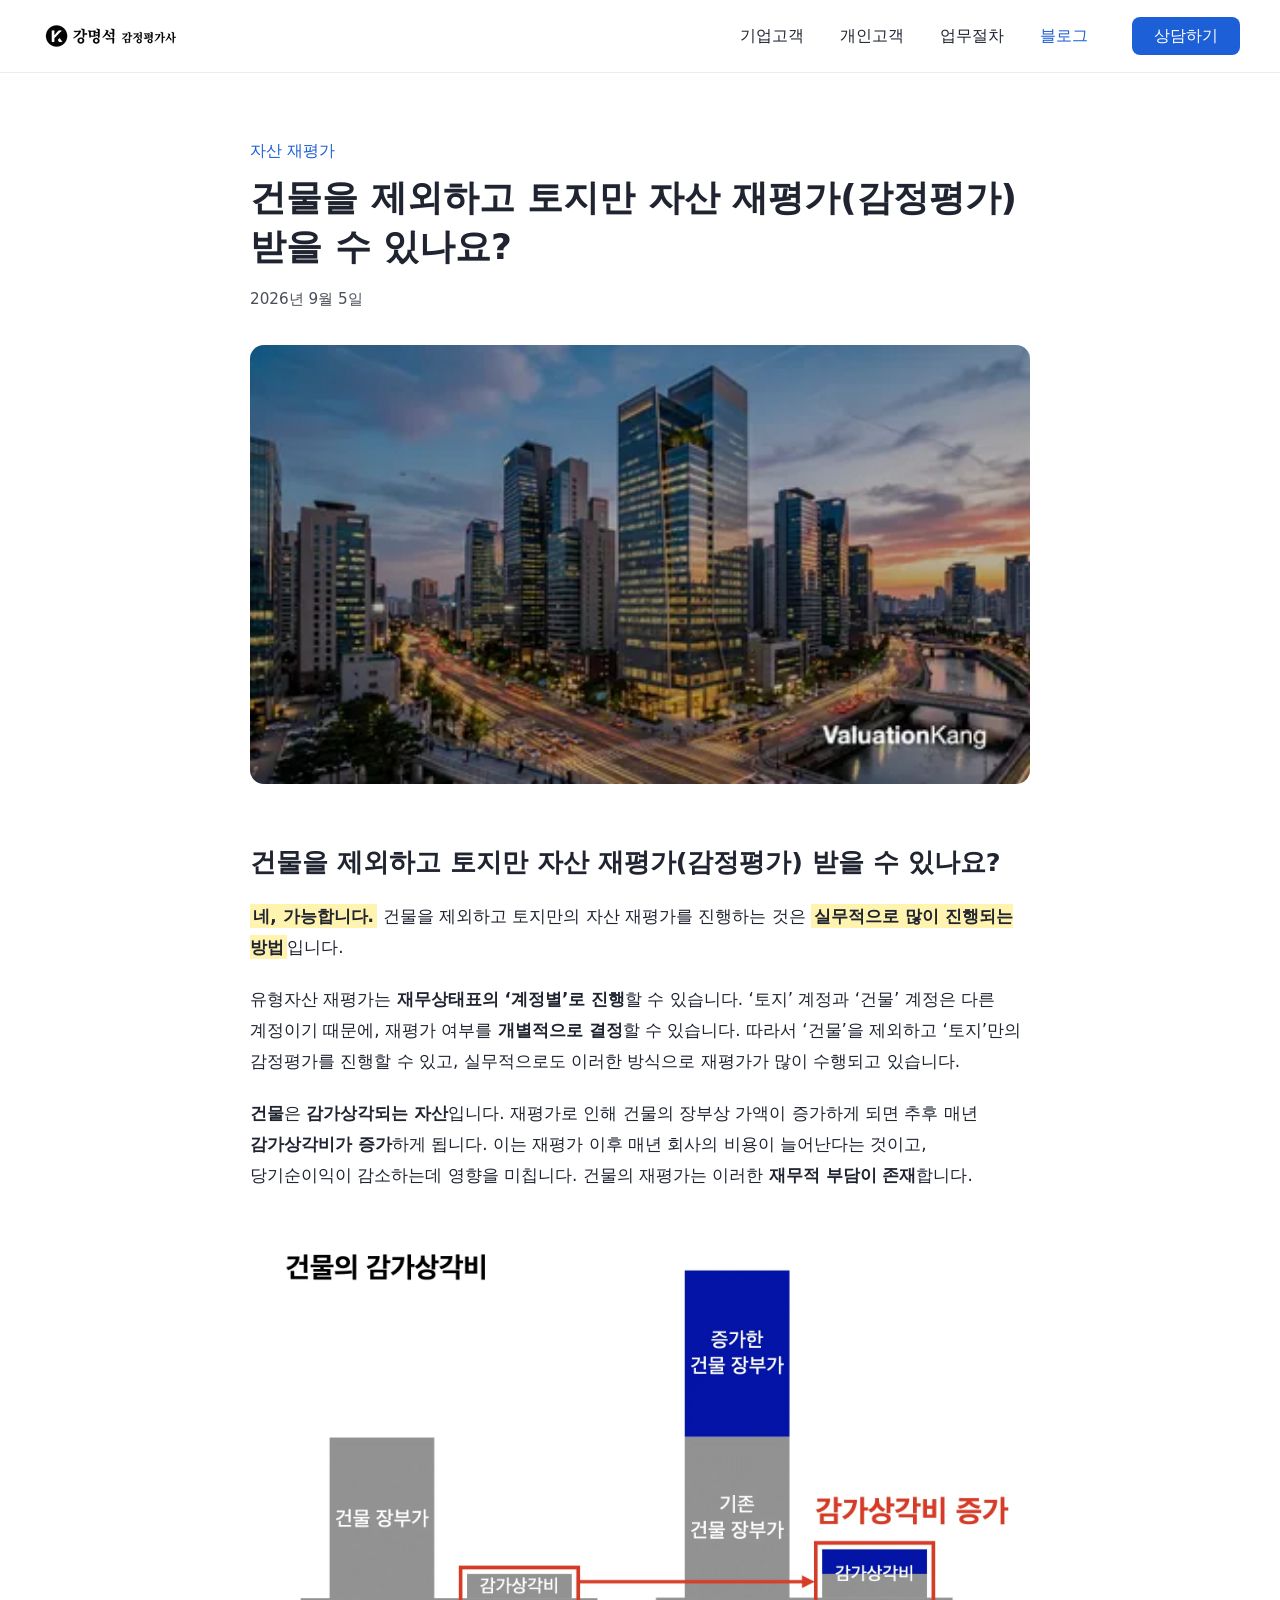
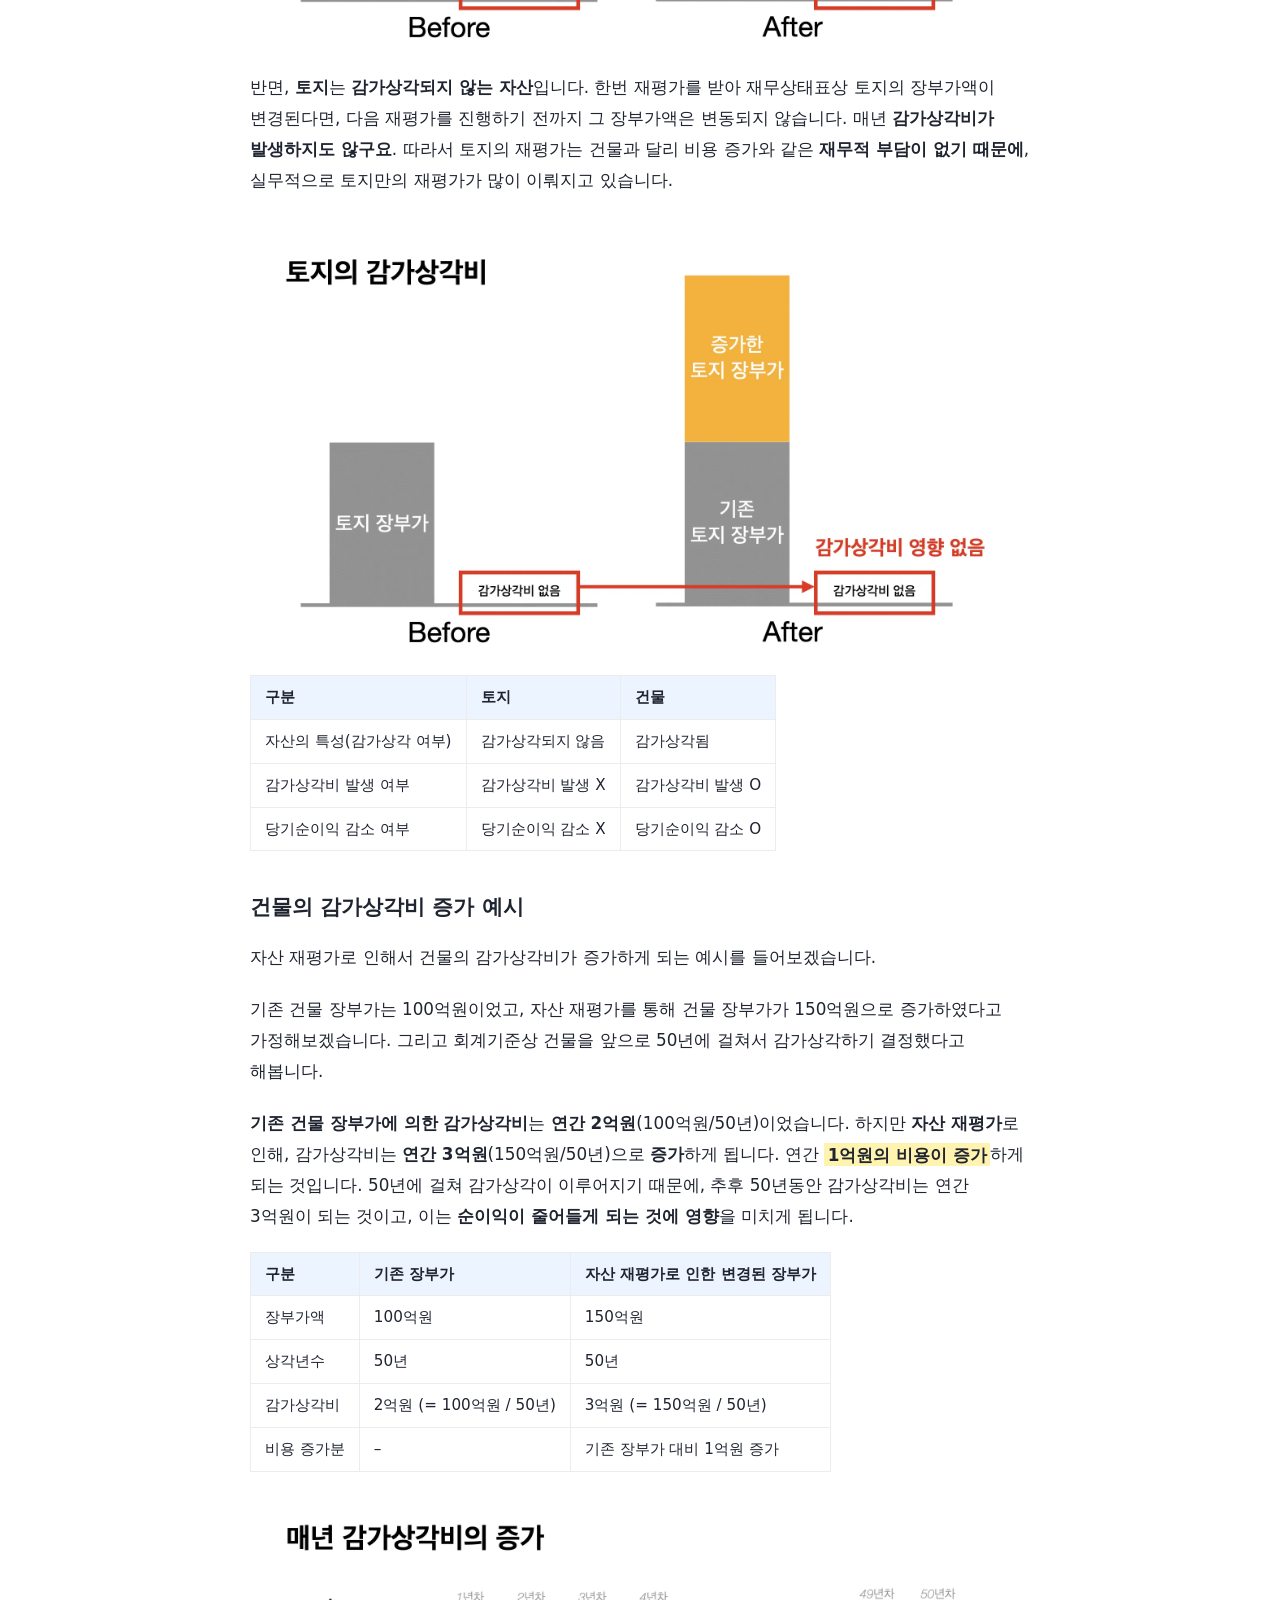
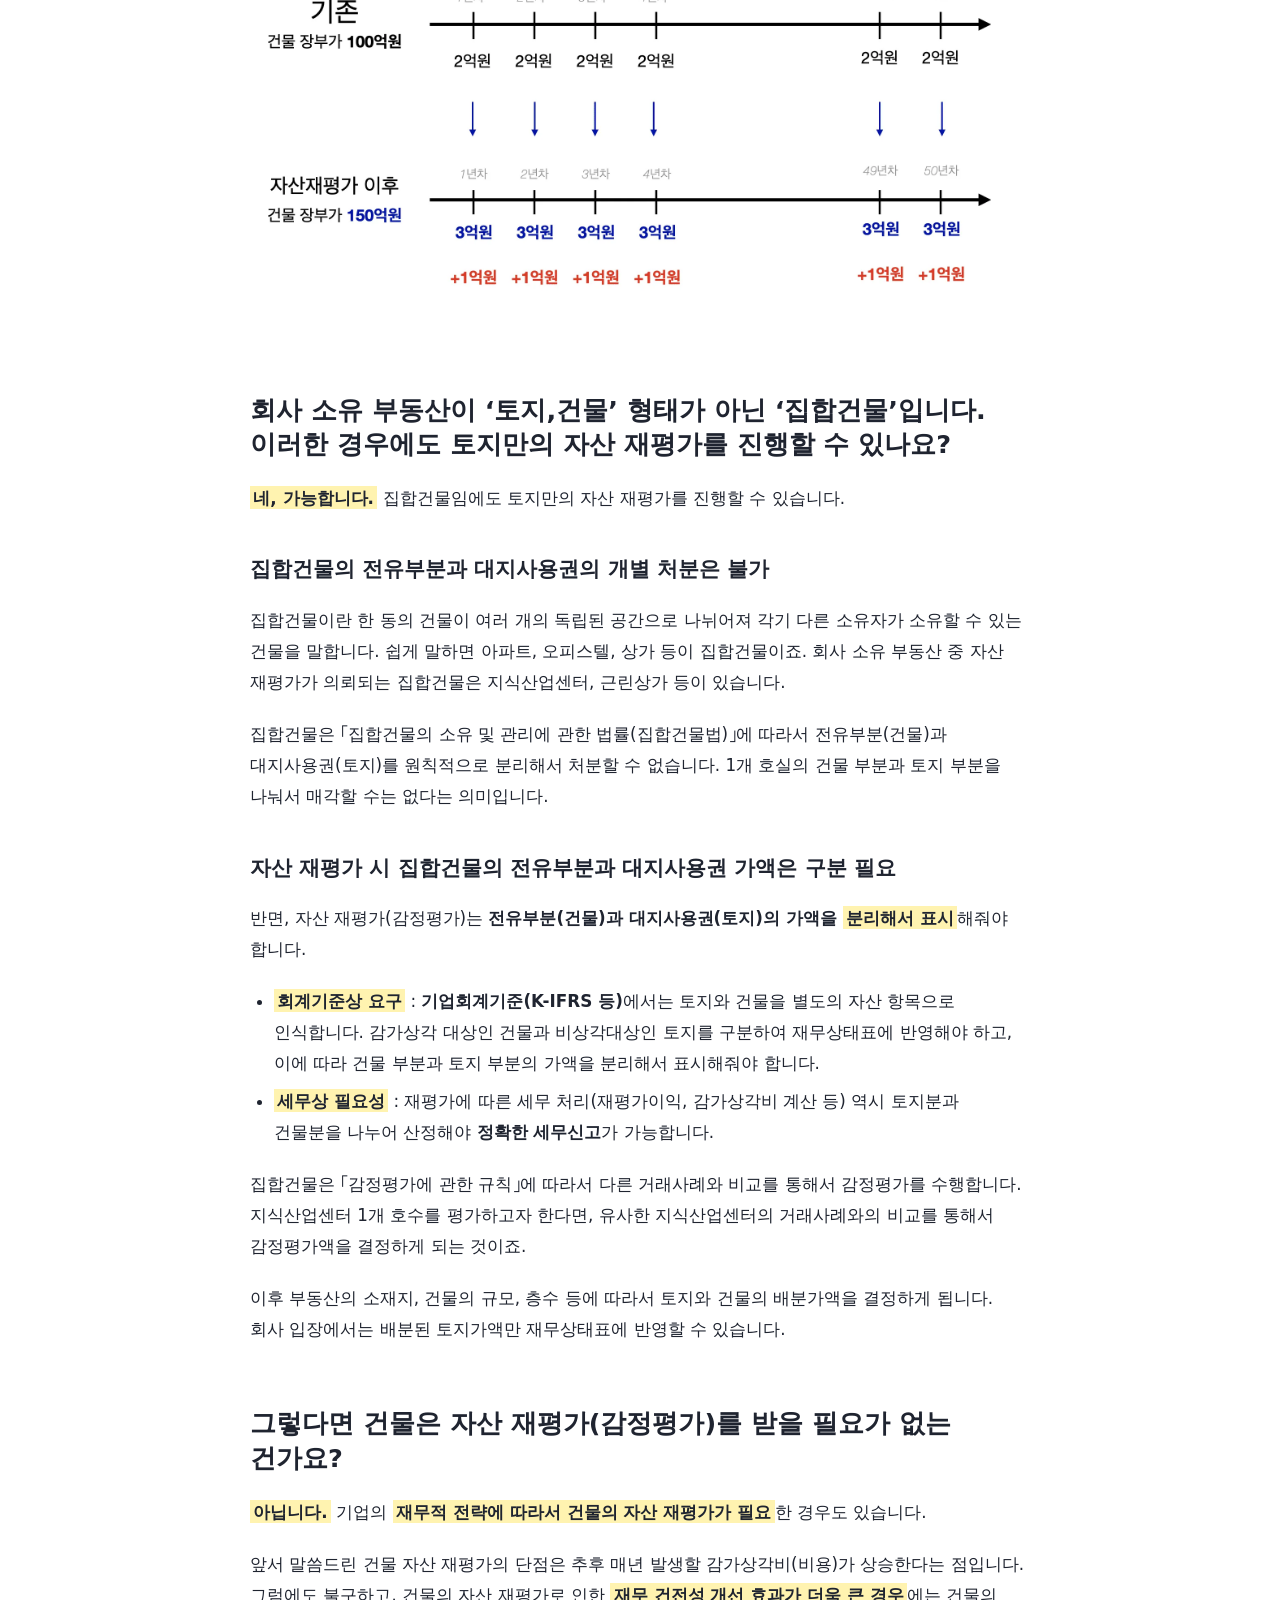
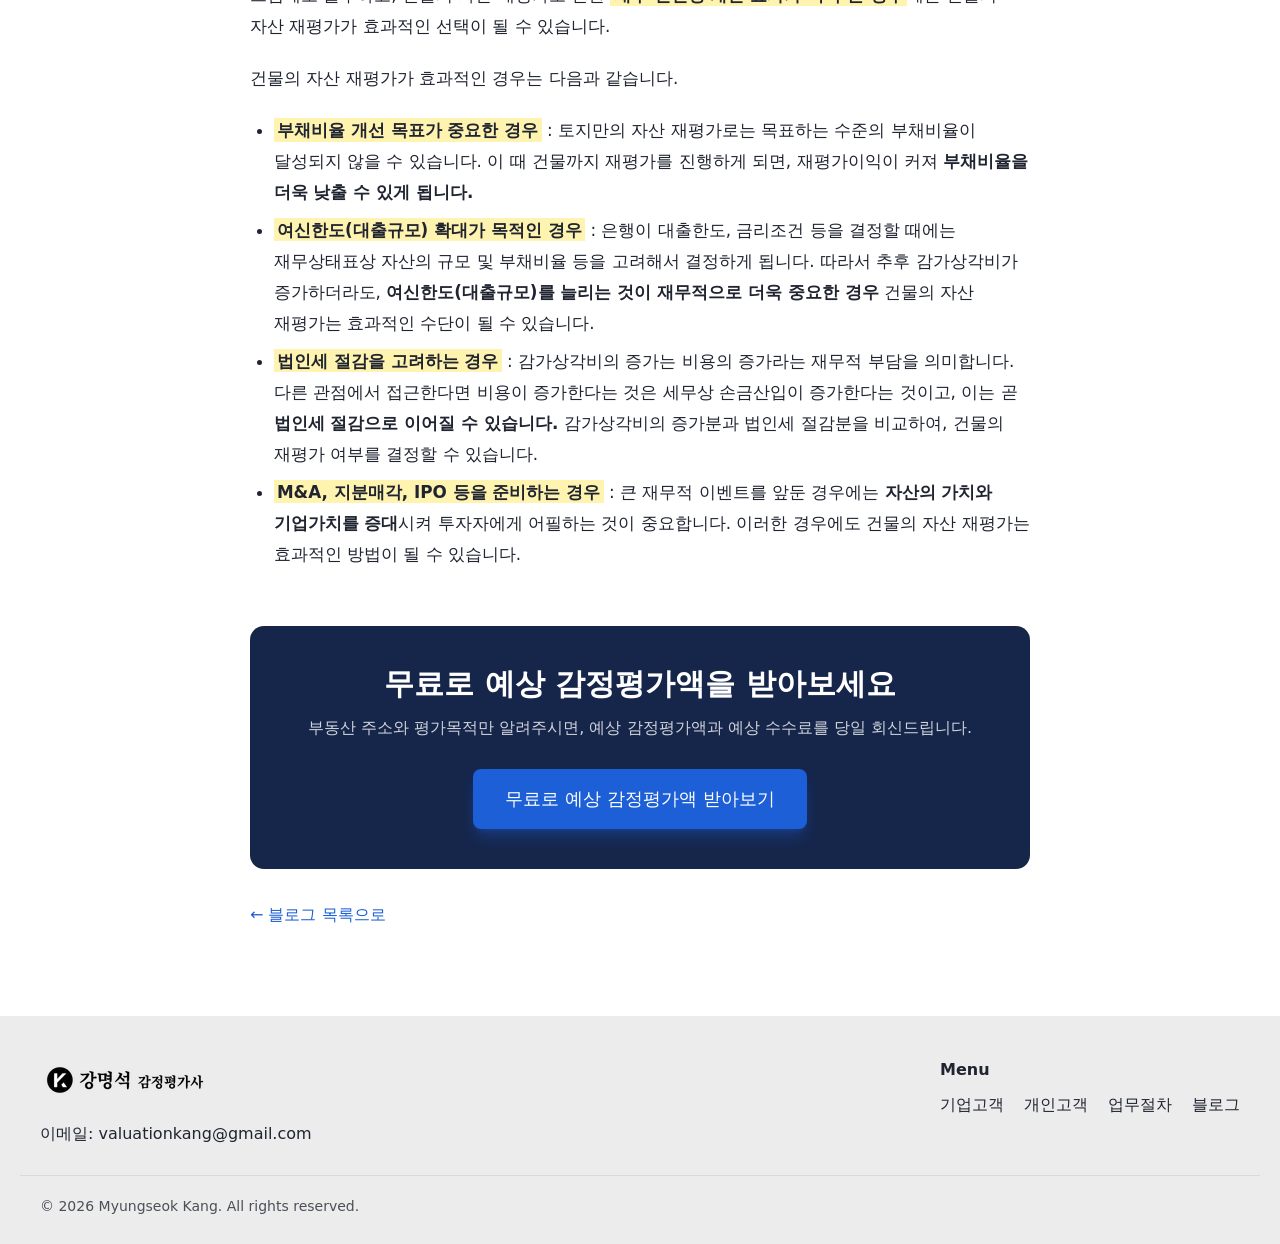
==== commit 5aad1bc1: "deploy: sanyon1/valuationkang@a09819a5f7435b74734851fa469a51cb5c9ad0cc" ====
--- a/blog/asset-revaluation/land-only-valuation/index.html
+++ b/blog/asset-revaluation/land-only-valuation/index.html
@@ -1,5 +1,5 @@
 <!DOCTYPE html><html lang="ko" data-astro-cid-hkbrpulz><head><meta charset="utf-8"><meta name="viewport" content="width=device-width, initial-scale=1"><title>건물을 제외하고 토지만 자산 재평가(감정평가) 받을 수 있나요? | 강명석 감정평가사</title><meta name="description" content="가능합니다. 실무적으로 많이 진행되는 방법입니다. 건물은 감가상각되는 자산인 반면, 토지는 비상각 대상 자산입니다. 따라서 건물을 제외하고 토지만 감정평가하게 되면 추후 감가상각비가 증가하는 부작용을 막을 수 있습니다."><link rel="canonical" href="https://valuationkang.com/blog/asset-revaluation/land-only-valuation/"><link rel="icon" type="image/png" href="/favicon.png"><link rel="sitemap" href="/sitemap-index.xml"><link rel="alternate" type="application/rss+xml" title="강명석 감정평가사 블로그" href="/rss.xml"><meta property="og:locale" content="ko_KR"><meta property="og:type" content="article"><meta property="og:site_name" content="강명석 감정평가사"><meta property="og:title" content="건물을 제외하고 토지만 자산 재평가(감정평가) 받을 수 있나요?"><meta property="og:description" content="가능합니다. 실무적으로 많이 진행되는 방법입니다. 건물은 감가상각되는 자산인 반면, 토지는 비상각 대상 자산입니다. 따라서 건물을 제외하고 토지만 감정평가하게 되면 추후 감가상각비가 증가하는 부작용을 막을 수 있습니다."><meta property="og:url" content="https://valuationkang.com/blog/asset-revaluation/land-only-valuation/"><meta property="og:image" content="https://valuationkang.com/_astro/thumbnail.DgVDA5BW_Zlu3PD.jpg"><meta name="twitter:card" content="summary_large_image"><script type="application/ld+json">{"@context":"https://schema.org","@type":"BlogPosting","headline":"건물을 제외하고 토지만 자산 재평가(감정평가) 받을 수 있나요?","description":"가능합니다. 실무적으로 많이 진행되는 방법입니다. 건물은 감가상각되는 자산인 반면, 토지는 비상각 대상 자산입니다. 따라서 건물을 제외하고 토지만 감정평가하게 되면 추후 감가상각비가 증가하는 부작용을 막을 수 있습니다.","datePublished":"2026-09-04T16:38:43.000Z","dateModified":"2026-09-21T05:14:38.000Z","author":{"@type":"Person","name":"강명석 감정평가사"},"image":"https://valuationkang.com/_astro/thumbnail.DgVDA5BW_Zlu3PD.jpg","mainEntityOfPage":"https://valuationkang.com/blog/asset-revaluation/land-only-valuation/"}</script><link rel="stylesheet" href="/_astro/Base.Bh7VbUNn.css"><style>.prose{font-size:1.05rem;line-height:1.85}.prose>*+*{margin-top:1.25em}.prose h2{margin-top:2.4em;font-size:1.6rem}.prose h3{margin-top:2em;font-size:1.3rem}.prose h4{margin-top:1.6em;font-size:1.1rem}.prose a{color:var(--color-primary);text-underline-offset:3px;text-decoration:underline}.prose strong{font-weight:700}.prose mark{background:var(--color-highlight);color:inherit;padding:.1em .2em}.prose ul,.prose ol{padding-left:1.4em}.prose ul{list-style:outside}.prose ol{list-style:decimal}.prose li+li,.prose li>ul,.prose li>ol{margin-top:.4em}.prose img{border-radius:10px;margin-inline:auto}.prose blockquote{border-left:4px solid var(--color-primary);color:var(--color-text-soft);margin-inline:0;padding:4px 20px}.prose hr{border:0;border-top:1px solid var(--color-border);margin-block:2.5em}.prose table{border-collapse:collapse;width:100%;font-size:.95rem;line-height:1.5;display:block;overflow-x:auto}.prose th,.prose td{border:1px solid var(--color-border);text-align:left;padding:10px 14px}.prose th{background:var(--color-tint);font-weight:600}.prose thead:not(:has(th:not(:empty))){display:none}.prose code{background:var(--color-tint);border-radius:4px;padding:.15em .4em;font-size:.9em}.prose pre{border-radius:10px;padding:16px 20px;font-size:.9rem;line-height:1.6;overflow-x:auto}.prose pre code{background:0 0;padding:0}.prose iframe{aspect-ratio:16/9;border:0;border-radius:10px;width:100%}.prose details{border:1px solid var(--color-border);border-radius:10px;padding:12px 18px}.prose summary{cursor:pointer;font-weight:600}.prose .callout{background:var(--color-tint);border-radius:10px;gap:12px;padding:18px 20px;display:flex}.prose .callout:before{content:attr(data-icon);flex:none}.prose .callout>div>*+*{margin-top:.6em}.prose .columns{grid-auto-columns:1fr;grid-auto-flow:column;gap:24px;display:grid}.prose .column>*+*{margin-top:1em}@media (width<=767px){.prose .columns{grid-auto-flow:row}}.prose .color-gray{color:#787774}.prose .color-brown{color:#9f6b53}.prose .color-orange{color:#d9730d}.prose .color-yellow{color:#cb912f}.prose .color-green{color:#448361}.prose .color-blue{color:#337ea9}.prose .color-purple{color:#9065b0}.prose .color-pink{color:#c14c8a}.prose .color-red{color:#d44c47}.post[data-astro-cid-bbyd2zmv]{max-width:820px;padding:64px var(--gutter) 88px;margin-inline:auto}.post__header[data-astro-cid-bbyd2zmv]{margin-bottom:32px}.post__category[data-astro-cid-bbyd2zmv]{color:var(--color-primary);font-weight:500}.post[data-astro-cid-bbyd2zmv] h1[data-astro-cid-bbyd2zmv]{margin:10px 0 14px;font-size:clamp(1.6rem,4vw,2.25rem)}.post[data-astro-cid-bbyd2zmv] time[data-astro-cid-bbyd2zmv]{color:var(--color-text-soft);font-size:.95rem}.post[data-astro-cid-bbyd2zmv] .post__thumbnail{border-radius:var(--radius);width:100%;margin-bottom:40px}.prose[data-astro-cid-bbyd2zmv]{margin-bottom:56px}.post__back[data-astro-cid-bbyd2zmv]{color:var(--color-primary);margin-top:32px;font-weight:500;display:inline-block}
-</style></head><body data-astro-cid-hkbrpulz><a href="#content" class="skip-link" data-astro-cid-hkbrpulz>콘텐츠로 건너뛰기</a><style>astro-island,astro-slot,astro-static-slot{display:contents}</style><script>(()=>{var l=(n,t)=>{let i=async()=>{await(await n())()},e=typeof t.value=="object"?t.value:void 0,s={timeout:e==null?void 0:e.timeout};"requestIdleCallback"in window?window.requestIdleCallback(i,s):setTimeout(i,s.timeout||200)};(self.Astro||(self.Astro={})).idle=l;window.dispatchEvent(new Event("astro:idle"));})();</script><script>(()=>{var g=Object.defineProperty;var w=(a,s,c)=>s in a?g(a,s,{enumerable:!0,configurable:!0,writable:!0,value:c}):a[s]=c;var l=(a,s,c)=>w(a,typeof s!="symbol"?s+"":s,c);var E=new Set(["__proto__","constructor","prototype"]);{let a={0:t=>y(t),1:t=>c(t),2:t=>new RegExp(t),3:t=>new Date(t),4:t=>new Map(c(t)),5:t=>new Set(c(t)),6:t=>BigInt(t),7:t=>new URL(t),8:t=>new Uint8Array(t),9:t=>new Uint16Array(t),10:t=>new Uint32Array(t),11:t=>Number.POSITIVE_INFINITY*t},s=t=>{let[p,e]=t;return p in a?a[p](e):void 0},c=t=>t.map(s),y=t=>typeof t!="object"||t===null?t:Object.fromEntries(Object.entries(t).map(([p,e])=>[p,s(e)]));class f extends HTMLElement{constructor(){super(...arguments);l(this,"Component");l(this,"hydrator");l(this,"hydrate",async()=>{var b;if(!this.hydrator||!this.isConnected)return;let e=(b=this.parentElement)==null?void 0:b.closest("astro-island[ssr]");if(e){e.addEventListener("astro:hydrate",this.hydrate,{once:!0});return}let r=this.querySelectorAll("astro-slot"),n={},d=this.querySelectorAll("template[data-astro-template]");for(let o of d){let i=o.closest(this.tagName);i!=null&&i.isSameNode(this)&&(n[o.getAttribute("data-astro-template")||"default"]=o.innerHTML,o.remove())}for(let o of r){let i=o.closest(this.tagName);i!=null&&i.isSameNode(this)&&(n[o.getAttribute("name")||"default"]=o.innerHTML)}let u;try{u=this.hasAttribute("props")?y(JSON.parse(this.getAttribute("props"))):{}}catch(o){let i=this.getAttribute("component-url")||"<unknown>",v=this.getAttribute("component-export");throw v&&(i+=` (export ${v})`),console.error(`[hydrate] Error parsing props for component ${i}`,this.getAttribute("props"),o),o}let h;await this.hydrator(this)(this.Component,u,n,{client:this.getAttribute("client")}),this.removeAttribute("ssr"),this.dispatchEvent(new CustomEvent("astro:hydrate"))});l(this,"unmount",()=>{this.isConnected||this.dispatchEvent(new CustomEvent("astro:unmount"))})}disconnectedCallback(){document.removeEventListener("astro:after-swap",this.unmount),document.addEventListener("astro:after-swap",this.unmount,{once:!0})}connectedCallback(){if(!this.hasAttribute("await-children")||document.readyState==="interactive"||document.readyState==="complete")this.childrenConnectedCallback();else{let e=()=>{document.removeEventListener("DOMContentLoaded",e),r.disconnect(),this.childrenConnectedCallback()},r=new MutationObserver(()=>{var n;((n=this.lastChild)==null?void 0:n.nodeType)===Node.COMMENT_NODE&&this.lastChild.nodeValue==="astro:end"&&(this.lastChild.remove(),e())});r.observe(this,{childList:!0}),document.addEventListener("DOMContentLoaded",e)}}async childrenConnectedCallback(){let e=this.getAttribute("before-hydration-url");e&&await import(e),this.start()}getRetryImportUrl(e){let r=new URL(e,document.baseURI);return r.searchParams.set("astro-retry",Date.now().toString()),r.toString()}async importWithRetry(e){try{return await import(e)}catch(r){return await new Promise(n=>setTimeout(n,1e3)),import(this.getRetryImportUrl(e))}}handleHydrationError(e){let r=this.getAttribute("component-url"),n=new CustomEvent("astro:hydration-error",{cancelable:!0,bubbles:!0,composed:!0,detail:{error:e,componentUrl:r}});this.dispatchEvent(n)&&console.error(`[astro-island] Error hydrating ${r}`,e)}async start(){let e=JSON.parse(this.getAttribute("opts")),r=this.getAttribute("client");if(Astro[r]===void 0){window.addEventListener(`astro:${r}`,()=>this.start(),{once:!0});return}try{await Astro[r](async()=>{let n=this.getAttribute("renderer-url");try{let[d,{default:u}]=await Promise.all([this.importWithRetry(this.getAttribute("component-url")),n?this.importWithRetry(n):Promise.resolve({default:()=>()=>{}})]),h=this.getAttribute("component-export")||"default";if(h.includes(".")){this.Component=d;for(let m of h.split(".")){if(E.has(m)||!this.Component||typeof this.Component!="object"&&typeof this.Component!="function"||!Object.hasOwn(this.Component,m))throw new Error(`Invalid component export path: ${h}`);this.Component=this.Component[m]}}else{if(E.has(h))throw new Error(`Invalid component export path: ${h}`);this.Component=d[h]}return this.hydrator=u,this.hydrate}catch(d){return this.handleHydrationError(d),()=>{}}},e,this)}catch(n){this.handleHydrationError(n)}}attributeChangedCallback(){this.hydrate()}}l(f,"observedAttributes",["props"]),customElements.get("astro-island")||customElements.define("astro-island",f)}})();</script><astro-island uid="Z1C4Roz" prefix="r4" component-url="/_astro/Header.CwP7OWio.js" component-export="default" renderer-url="/_astro/client.ClmjSpID.js" props="{&quot;path&quot;:[0,&quot;/blog/asset-revaluation/land-only-valuation/&quot;],&quot;logo&quot;:[0,{&quot;src&quot;:[0,&quot;/_astro/logo.-_JnN4Sy_Z3Awj4.webp&quot;],&quot;width&quot;:[0,140],&quot;height&quot;:[0,40]}],&quot;data-astro-cid-hkbrpulz&quot;:[0,true]}" ssr client="idle" opts="{&quot;name&quot;:&quot;Header&quot;,&quot;value&quot;:true}" await-children><header class="sticky top-0 z-50 border-b border-border bg-header-bg"><div class="container flex min-h-(--header-height) items-center justify-between"><a href="/" aria-label="강명석 감정평가사 홈"><img src="/_astro/logo.-_JnN4Sy_Z3Awj4.webp" alt="강명석 감정평가사" width="140" height="40" loading="eager" decoding="async" class="h-10 w-auto"/></a><button type="button" class="flex size-11 cursor-pointer flex-col justify-between rounded-lg bg-tint px-2.5 py-3 md:hidden" aria-expanded="false" aria-controls="site-nav" aria-label="메뉴 열기"><span class="block h-0.5 rounded-xs bg-navy"></span><span class="block h-0.5 rounded-xs bg-navy"></span><span class="block h-0.5 rounded-xs bg-navy"></span></button><nav id="site-nav" aria-label="주 메뉴" class="absolute inset-x-0 top-full flex-col items-stretch gap-3 border-b border-border bg-white px-(--gutter) pt-3 pb-5 md:static md:flex md:flex-row md:items-center md:gap-7 md:border-b-0 md:bg-transparent md:p-0 hidden"><ul class="flex flex-col gap-1 md:flex-row"><li><a href="/enterprises/" class="block rounded-lg px-2 py-3 font-medium hover:text-primary md:px-4 md:py-2">기업고객</a></li><li><a href="/individuals/" class="block rounded-lg px-2 py-3 font-medium hover:text-primary md:px-4 md:py-2">개인고객</a></li><li><a href="/process/" class="block rounded-lg px-2 py-3 font-medium hover:text-primary md:px-4 md:py-2">업무절차</a></li><li><a href="/blog/" aria-current="page" class="block rounded-lg px-2 py-3 font-medium hover:text-primary md:px-4 md:py-2 text-primary">블로그</a></li></ul><a href="/contact/" data-slot="button" data-variant="default" data-size="sm" class="inline-flex items-center justify-center rounded-lg leading-tight font-medium transition-colors disabled:pointer-events-none disabled:opacity-50 bg-primary text-primary-foreground hover:bg-primary-dark px-5.5 py-2.25">상담하기</a></nav></div></header><!--astro:end--></astro-island><main id="content" data-astro-cid-hkbrpulz><article class="post" data-astro-cid-bbyd2zmv><header class="post__header" data-astro-cid-bbyd2zmv><a href="/blog/asset-revaluation/" class="post__category" data-astro-cid-bbyd2zmv>자산 재평가</a><h1 data-astro-cid-bbyd2zmv>건물을 제외하고 토지만 자산 재평가(감정평가) 받을 수 있나요?</h1><time datetime="2026-09-04T16:38:43.000Z" data-astro-cid-bbyd2zmv>2026년 9월 5일</time></header><img src="/_astro/thumbnail.DgVDA5BW_Zs7hny.webp" alt loading="eager" data-astro-cid-bbyd2zmv="true" decoding="async" width="1200" height="675" class="post__thumbnail"><div class="prose" data-astro-cid-bbyd2zmv><h2 id="건물을-제외하고-토지만-자산-재평가감정평가-받을-수-있나요">건물을 제외하고 토지만 자산 재평가(감정평가) 받을 수 있나요?</h2>
+</style></head><body data-astro-cid-hkbrpulz><a href="#content" class="skip-link" data-astro-cid-hkbrpulz>콘텐츠로 건너뛰기</a><style>astro-island,astro-slot,astro-static-slot{display:contents}</style><script>(()=>{var l=(n,t)=>{let i=async()=>{await(await n())()},e=typeof t.value=="object"?t.value:void 0,s={timeout:e==null?void 0:e.timeout};"requestIdleCallback"in window?window.requestIdleCallback(i,s):setTimeout(i,s.timeout||200)};(self.Astro||(self.Astro={})).idle=l;window.dispatchEvent(new Event("astro:idle"));})();</script><script>(()=>{var g=Object.defineProperty;var w=(a,s,c)=>s in a?g(a,s,{enumerable:!0,configurable:!0,writable:!0,value:c}):a[s]=c;var l=(a,s,c)=>w(a,typeof s!="symbol"?s+"":s,c);var E=new Set(["__proto__","constructor","prototype"]);{let a={0:t=>y(t),1:t=>c(t),2:t=>new RegExp(t),3:t=>new Date(t),4:t=>new Map(c(t)),5:t=>new Set(c(t)),6:t=>BigInt(t),7:t=>new URL(t),8:t=>new Uint8Array(t),9:t=>new Uint16Array(t),10:t=>new Uint32Array(t),11:t=>Number.POSITIVE_INFINITY*t},s=t=>{let[p,e]=t;return p in a?a[p](e):void 0},c=t=>t.map(s),y=t=>typeof t!="object"||t===null?t:Object.fromEntries(Object.entries(t).map(([p,e])=>[p,s(e)]));class f extends HTMLElement{constructor(){super(...arguments);l(this,"Component");l(this,"hydrator");l(this,"hydrate",async()=>{var b;if(!this.hydrator||!this.isConnected)return;let e=(b=this.parentElement)==null?void 0:b.closest("astro-island[ssr]");if(e){e.addEventListener("astro:hydrate",this.hydrate,{once:!0});return}let r=this.querySelectorAll("astro-slot"),n={},d=this.querySelectorAll("template[data-astro-template]");for(let o of d){let i=o.closest(this.tagName);i!=null&&i.isSameNode(this)&&(n[o.getAttribute("data-astro-template")||"default"]=o.innerHTML,o.remove())}for(let o of r){let i=o.closest(this.tagName);i!=null&&i.isSameNode(this)&&(n[o.getAttribute("name")||"default"]=o.innerHTML)}let u;try{u=this.hasAttribute("props")?y(JSON.parse(this.getAttribute("props"))):{}}catch(o){let i=this.getAttribute("component-url")||"<unknown>",v=this.getAttribute("component-export");throw v&&(i+=` (export ${v})`),console.error(`[hydrate] Error parsing props for component ${i}`,this.getAttribute("props"),o),o}let h;await this.hydrator(this)(this.Component,u,n,{client:this.getAttribute("client")}),this.removeAttribute("ssr"),this.dispatchEvent(new CustomEvent("astro:hydrate"))});l(this,"unmount",()=>{this.isConnected||this.dispatchEvent(new CustomEvent("astro:unmount"))})}disconnectedCallback(){document.removeEventListener("astro:after-swap",this.unmount),document.addEventListener("astro:after-swap",this.unmount,{once:!0})}connectedCallback(){if(!this.hasAttribute("await-children")||document.readyState==="interactive"||document.readyState==="complete")this.childrenConnectedCallback();else{let e=()=>{document.removeEventListener("DOMContentLoaded",e),r.disconnect(),this.childrenConnectedCallback()},r=new MutationObserver(()=>{var n;((n=this.lastChild)==null?void 0:n.nodeType)===Node.COMMENT_NODE&&this.lastChild.nodeValue==="astro:end"&&(this.lastChild.remove(),e())});r.observe(this,{childList:!0}),document.addEventListener("DOMContentLoaded",e)}}async childrenConnectedCallback(){let e=this.getAttribute("before-hydration-url");e&&await import(e),this.start()}getRetryImportUrl(e){let r=new URL(e,document.baseURI);return r.searchParams.set("astro-retry",Date.now().toString()),r.toString()}async importWithRetry(e){try{return await import(e)}catch(r){return await new Promise(n=>setTimeout(n,1e3)),import(this.getRetryImportUrl(e))}}handleHydrationError(e){let r=this.getAttribute("component-url"),n=new CustomEvent("astro:hydration-error",{cancelable:!0,bubbles:!0,composed:!0,detail:{error:e,componentUrl:r}});this.dispatchEvent(n)&&console.error(`[astro-island] Error hydrating ${r}`,e)}async start(){let e=JSON.parse(this.getAttribute("opts")),r=this.getAttribute("client");if(Astro[r]===void 0){window.addEventListener(`astro:${r}`,()=>this.start(),{once:!0});return}try{await Astro[r](async()=>{let n=this.getAttribute("renderer-url");try{let[d,{default:u}]=await Promise.all([this.importWithRetry(this.getAttribute("component-url")),n?this.importWithRetry(n):Promise.resolve({default:()=>()=>{}})]),h=this.getAttribute("component-export")||"default";if(h.includes(".")){this.Component=d;for(let m of h.split(".")){if(E.has(m)||!this.Component||typeof this.Component!="object"&&typeof this.Component!="function"||!Object.hasOwn(this.Component,m))throw new Error(`Invalid component export path: ${h}`);this.Component=this.Component[m]}}else{if(E.has(h))throw new Error(`Invalid component export path: ${h}`);this.Component=d[h]}return this.hydrator=u,this.hydrate}catch(d){return this.handleHydrationError(d),()=>{}}},e,this)}catch(n){this.handleHydrationError(n)}}attributeChangedCallback(){this.hydrate()}}l(f,"observedAttributes",["props"]),customElements.get("astro-island")||customElements.define("astro-island",f)}})();</script><astro-island uid="Z1C4Roz" prefix="r4" component-url="/_astro/Header.CwP7OWio.js" component-export="default" renderer-url="/_astro/client.ClmjSpID.js" props="{&quot;path&quot;:[0,&quot;/blog/asset-revaluation/land-only-valuation/&quot;],&quot;logo&quot;:[0,{&quot;src&quot;:[0,&quot;/_astro/logo.-_JnN4Sy_Z3Awj4.webp&quot;],&quot;width&quot;:[0,140],&quot;height&quot;:[0,40]}],&quot;data-astro-cid-hkbrpulz&quot;:[0,true]}" ssr client="idle" opts="{&quot;name&quot;:&quot;Header&quot;,&quot;value&quot;:true}" await-children><header class="sticky top-0 z-50 border-b border-border bg-header-bg"><div class="container flex min-h-(--header-height) items-center justify-between"><a href="/" aria-label="강명석 감정평가사 홈"><img src="/_astro/logo.-_JnN4Sy_Z3Awj4.webp" alt="강명석 감정평가사" width="140" height="40" loading="eager" decoding="async" class="h-10 w-auto"/></a><button type="button" class="flex size-11 cursor-pointer flex-col justify-between rounded-lg bg-tint px-2.5 py-3 md:hidden" aria-expanded="false" aria-controls="site-nav" aria-label="메뉴 열기"><span class="block h-0.5 rounded-xs bg-navy"></span><span class="block h-0.5 rounded-xs bg-navy"></span><span class="block h-0.5 rounded-xs bg-navy"></span></button><nav id="site-nav" aria-label="주 메뉴" class="absolute inset-x-0 top-full flex-col items-stretch gap-3 border-b border-border bg-white px-(--gutter) pt-3 pb-5 md:static md:flex md:flex-row md:items-center md:gap-7 md:border-b-0 md:bg-transparent md:p-0 hidden"><ul class="flex flex-col gap-1 md:flex-row"><li><a href="/enterprises/" class="block rounded-lg px-2 py-3 font-medium hover:text-primary md:px-4 md:py-2">기업고객</a></li><li><a href="/individuals/" class="block rounded-lg px-2 py-3 font-medium hover:text-primary md:px-4 md:py-2">개인고객</a></li><li><a href="/process/" class="block rounded-lg px-2 py-3 font-medium hover:text-primary md:px-4 md:py-2">업무절차</a></li><li><a href="/blog/" aria-current="page" class="block rounded-lg px-2 py-3 font-medium hover:text-primary md:px-4 md:py-2 text-primary">블로그</a></li></ul><a href="/contact/" data-slot="button" data-variant="default" data-size="sm" class="inline-flex items-center justify-center rounded-lg leading-tight font-medium transition-colors disabled:pointer-events-none disabled:opacity-50 bg-primary text-primary-foreground hover:bg-primary-dark px-5.5 py-2.25">상담하기</a></nav></div></header><!--astro:end--></astro-island><main id="content" data-astro-cid-hkbrpulz><article class="post" data-astro-cid-bbyd2zmv><header class="post__header" data-astro-cid-bbyd2zmv><a href="/blog/asset-revaluation/" class="post__category" data-astro-cid-bbyd2zmv>자산 재평가</a><h1 data-astro-cid-bbyd2zmv>건물을 제외하고 토지만 자산 재평가(감정평가) 받을 수 있나요?</h1><time datetime="2026-09-04T16:38:43.000Z" data-astro-cid-bbyd2zmv>2026년 9월 5일</time></header><img src="/_astro/thumbnail.DgVDA5BW_Zs7hny.webp" srcset="/_astro/thumbnail.DgVDA5BW_Z1EIjA9.webp 400w, /_astro/thumbnail.DgVDA5BW_Zt4fYr.webp 800w, /_astro/thumbnail.DgVDA5BW_Zs7hny.webp 1200w" alt sizes="(min-width: 820px) 780px, calc(100vw - 40px)" data-astro-cid-bbyd2zmv="true" loading="eager" decoding="sync" fetchpriority="high" width="1200" height="675" class="post__thumbnail"><div class="prose" data-astro-cid-bbyd2zmv><h2 id="건물을-제외하고-토지만-자산-재평가감정평가-받을-수-있나요">건물을 제외하고 토지만 자산 재평가(감정평가) 받을 수 있나요?</h2>
 <p><mark><strong>네, 가능합니다.</strong></mark> 건물을 제외하고 토지만의 자산 재평가를 진행하는 것은 <strong><mark>실무적으로 많이 진행되는 방법</mark></strong>입니다.</p>
 <p>유형자산 재평가는 <strong>재무상태표의 ‘계정별’로 진행</strong>할 수 있습니다. ‘토지’ 계정과 ‘건물’ 계정은 다른 계정이기 때문에, 재평가 여부를 <strong>개별적으로 결정</strong>할 수 있습니다. 따라서 ‘건물’을 제외하고 ‘토지’만의 감정평가를 진행할 수 있고, 실무적으로도 이러한 방식으로 재평가가 많이 수행되고 있습니다.</p>
 <p><strong>건물</strong>은 <strong>감가상각되는 자산</strong>입니다. 재평가로 인해 건물의 장부상 가액이 증가하게 되면 추후 매년 <strong>감가상각비가 증가</strong>하게 됩니다. 이는 재평가 이후 매년 회사의 비용이 늘어난다는 것이고, 당기순이익이 감소하는데 영향을 미칩니다. 건물의 재평가는 이러한 <strong>재무적 부담이 존재</strong>합니다.</p>
